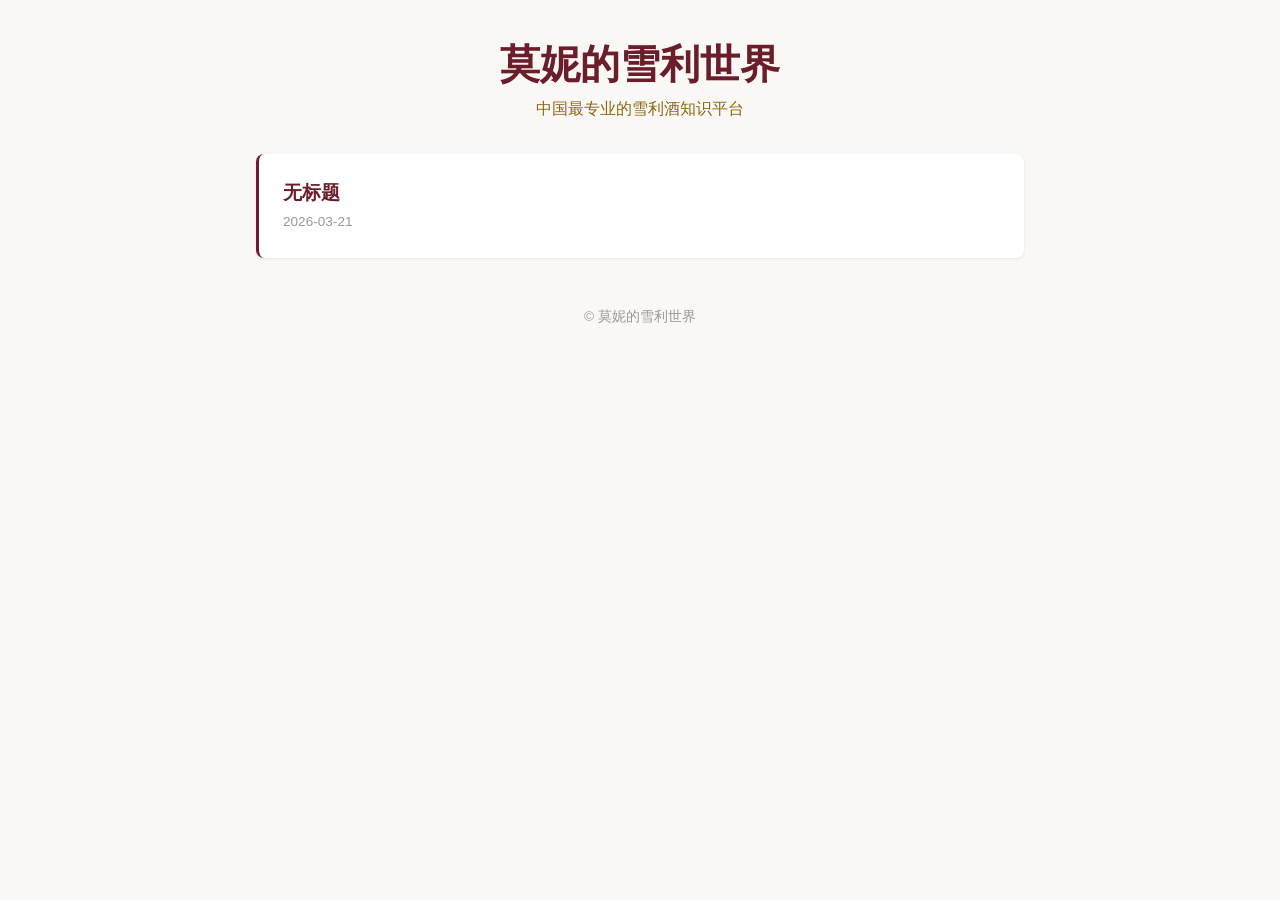
==== index.html @ 3a3b1b79 "feat: add article 7653559e55" ====
<!DOCTYPE html>
<html lang="zh-CN">
<head>
    <meta charset="UTF-8">
    <meta name="viewport" content="width=device-width, initial-scale=1.0">
    <title>莫妮的雪利世界</title>
    <meta name="description" content="中国最专业的雪利酒知识平台">
    <style>
        * { margin: 0; padding: 0; box-sizing: border-box; }
        body { font-family: -apple-system, BlinkMacSystemFont, 'Segoe UI', 'PingFang SC', 'Microsoft YaHei', sans-serif; background: #faf8f5; color: #3d3028; line-height: 1.6; }
        .container { max-width: 800px; margin: 0 auto; padding: 2rem 1rem; }
        header { text-align: center; margin-bottom: 2rem; }
        header h1 { color: #6b1d2a; font-size: 2.5rem; }
        header p { color: #8b6914; }
        .card { background: #fff; border-radius: 8px; padding: 1.5rem; margin-bottom: 1rem; box-shadow: 0 1px 3px rgba(0,0,0,0.08); border-left: 3px solid #6b1d2a; }
        .card h2 { font-size: 1.2rem; }
        .card h2 a { color: #6b1d2a; text-decoration: none; }
        .card h2 a:hover { color: #8b6914; }
        .card time { color: #999; font-size: 0.85rem; }
        footer { text-align: center; margin-top: 3rem; color: #999; font-size: 0.85rem; }
    </style>
</head>
<body>
    <div class="container">
        <header>
            <h1>莫妮的雪利世界</h1>
            <p>中国最专业的雪利酒知识平台</p>
        </header>
        <main>
        <article class="card">
            <h2><a href="articles/7653559e55.html">无标题</a></h2>
            <time>2026-03-21</time>
        </article>
    </main>
        <footer>&copy; 莫妮的雪利世界</footer>
    </div>
</body>
</html>
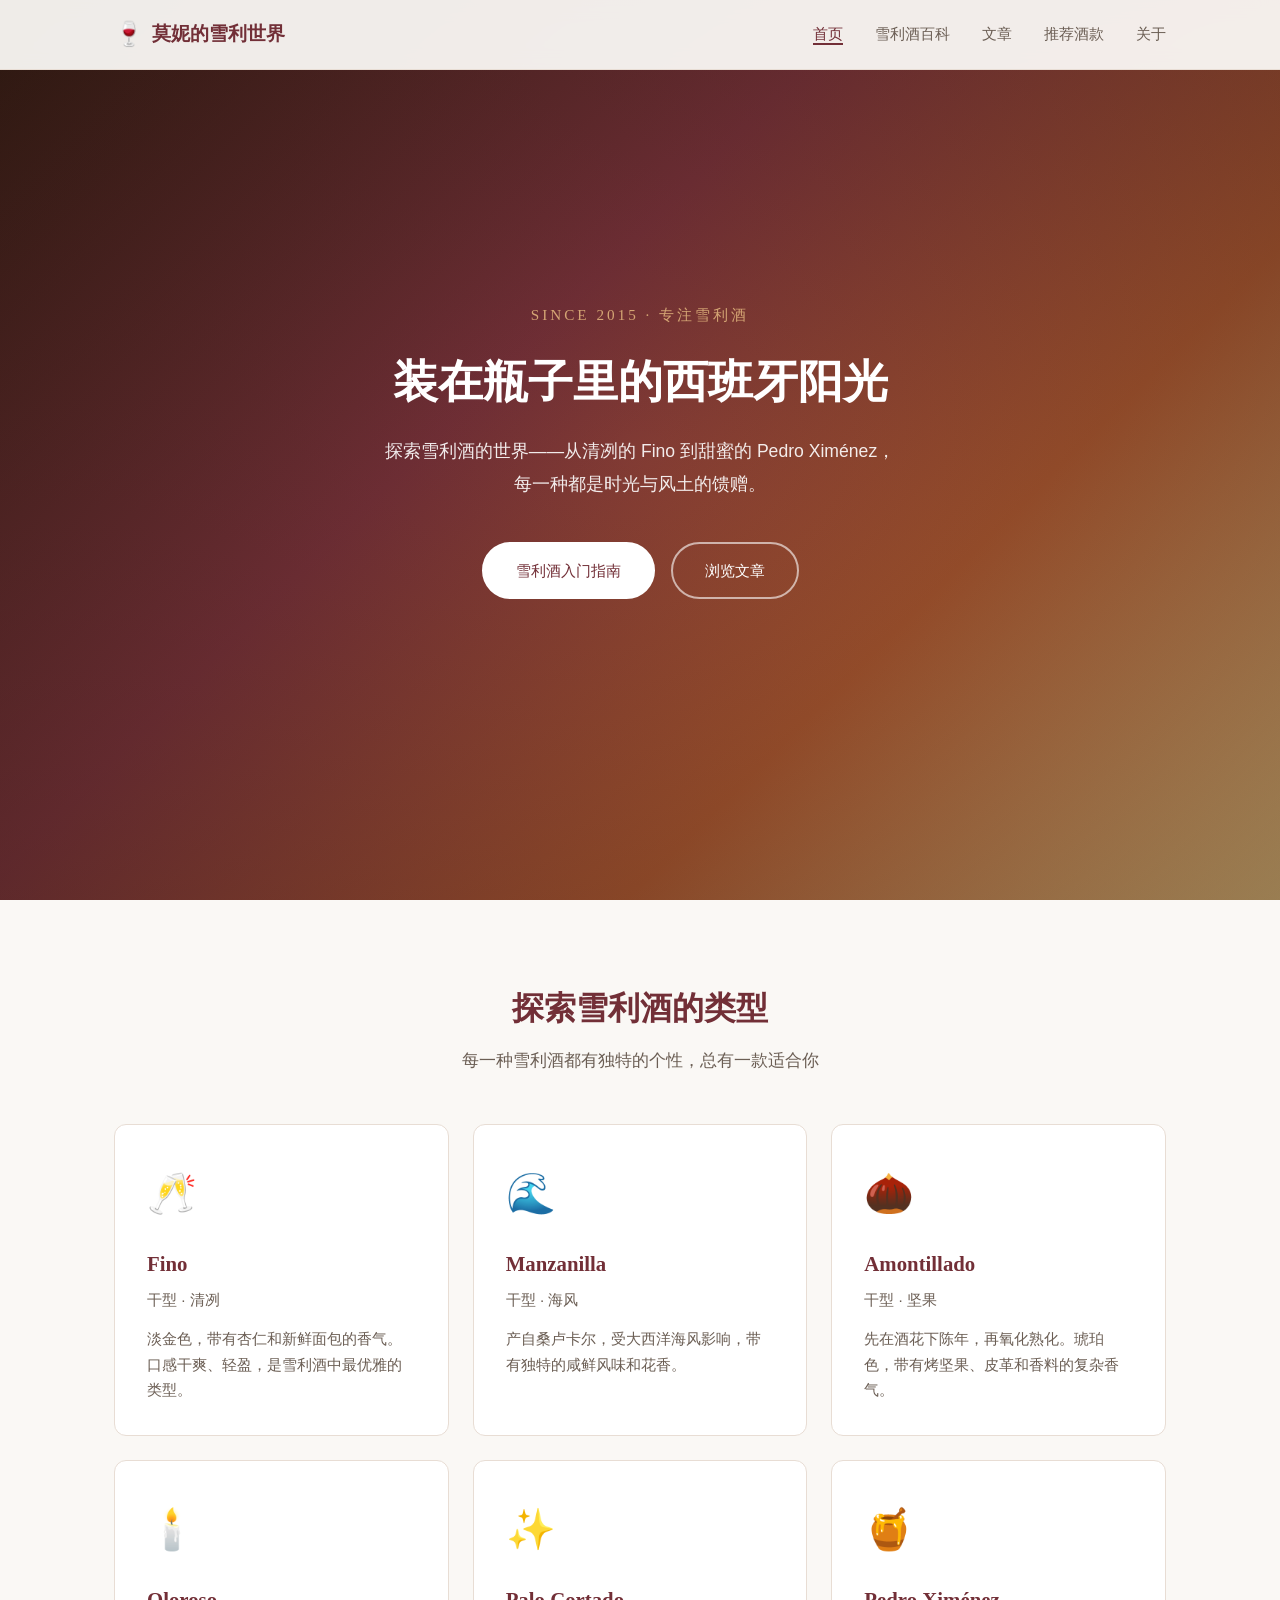
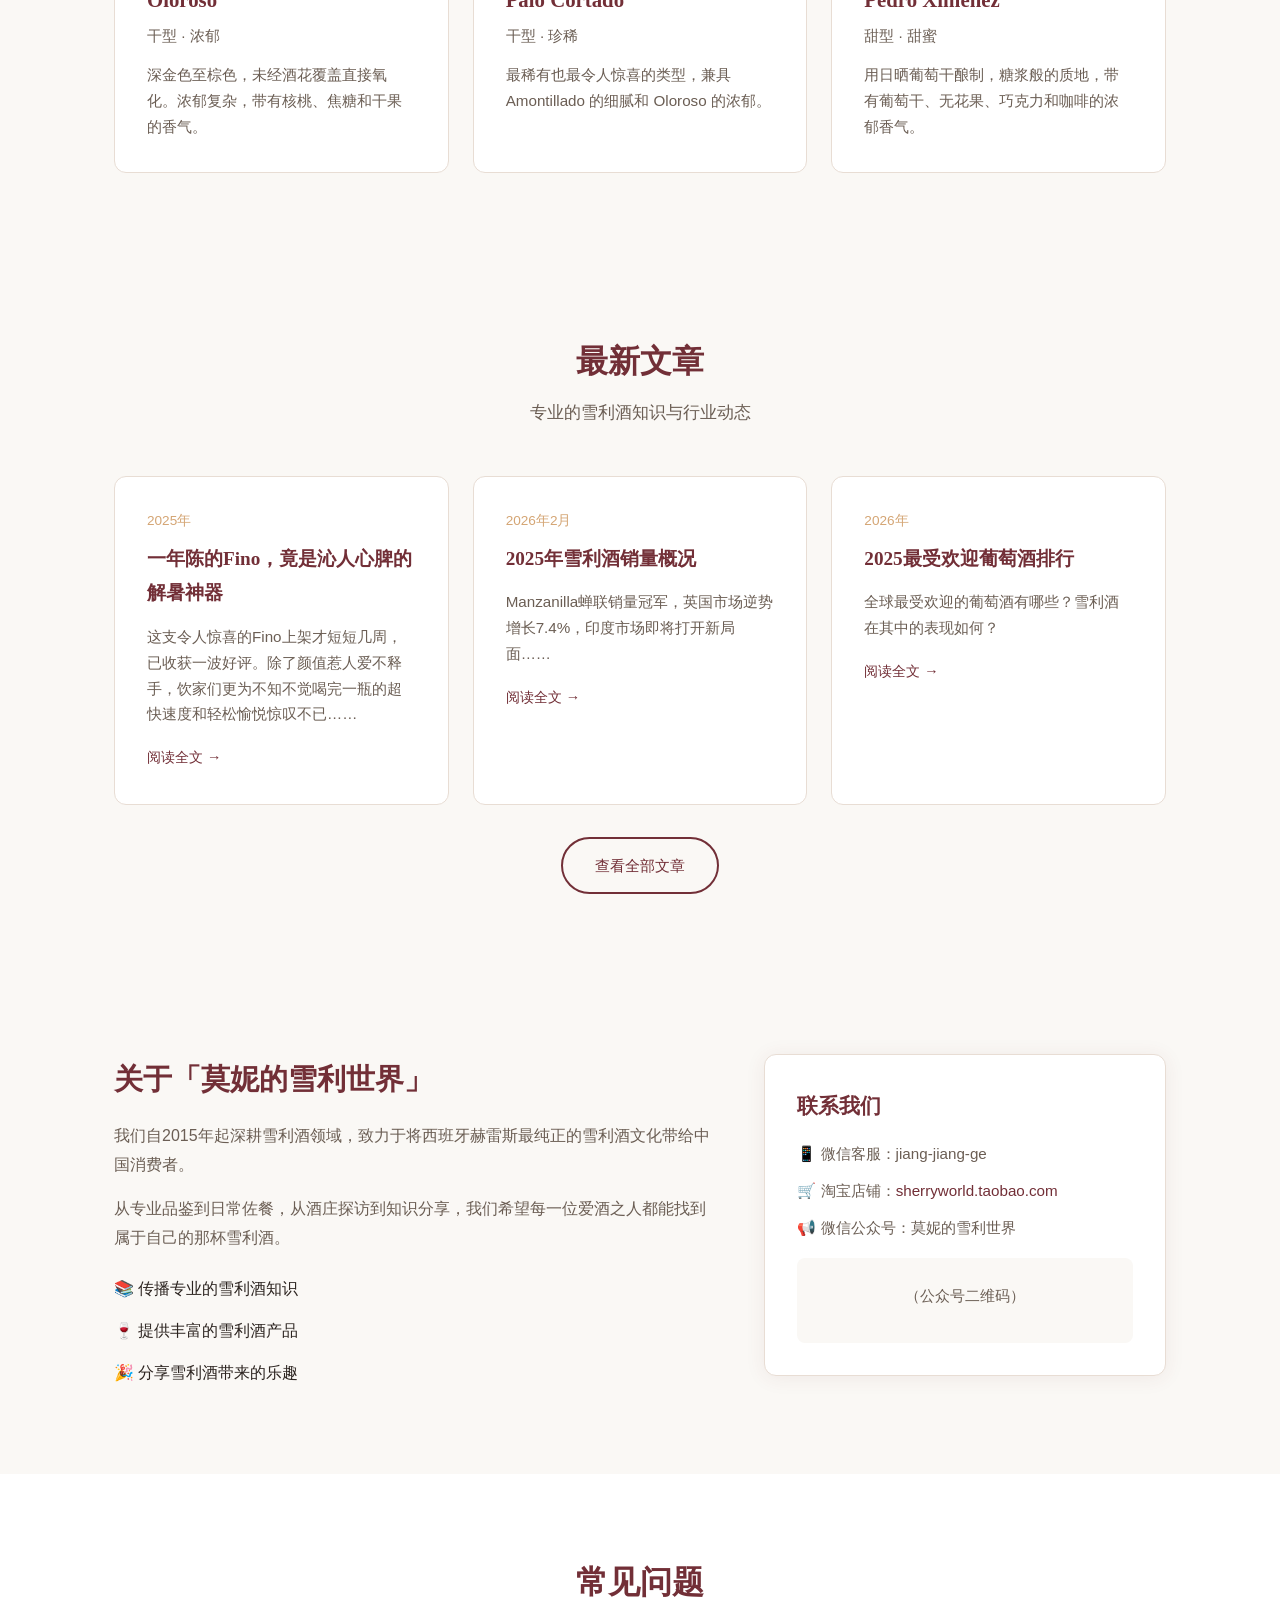
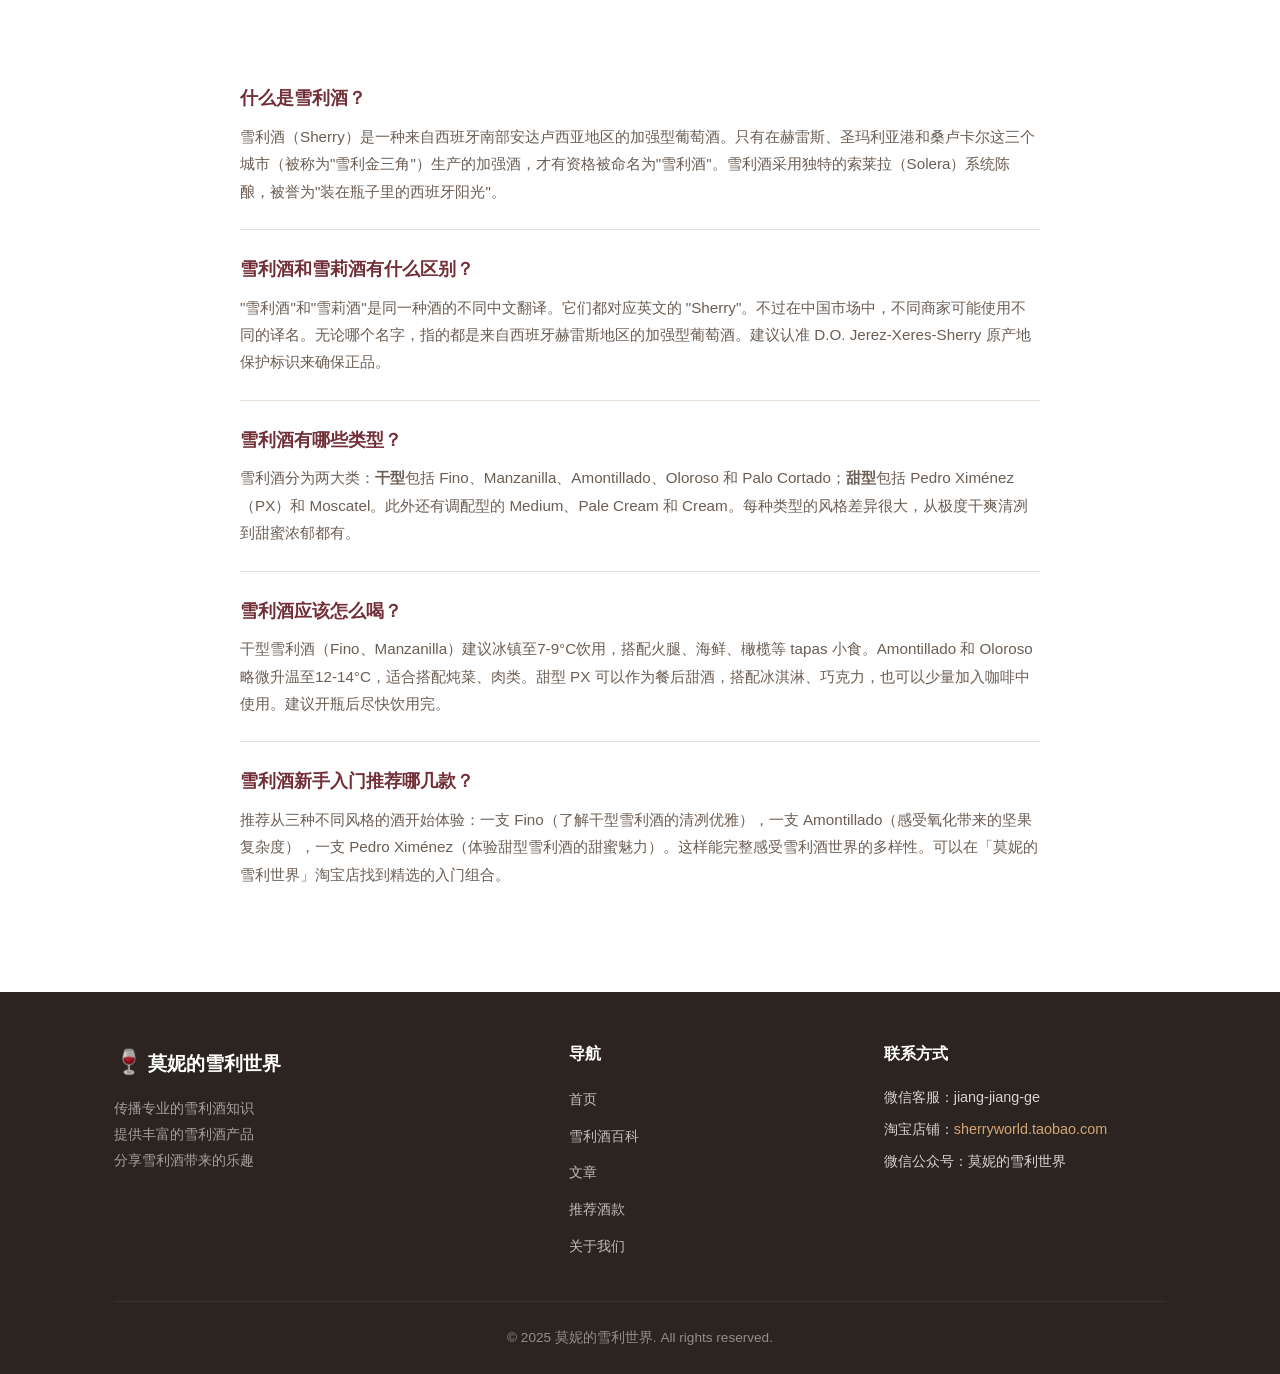
==== commit 01f6be02: "sync: 完整网站代码" ====
--- a/index.html
+++ b/index.html
@@ -3,36 +3,287 @@
 <head>
     <meta charset="UTF-8">
     <meta name="viewport" content="width=device-width, initial-scale=1.0">
-    <title>莫妮的雪利世界</title>
-    <meta name="description" content="中国最专业的雪利酒知识平台">
-    <style>
-        * { margin: 0; padding: 0; box-sizing: border-box; }
-        body { font-family: -apple-system, BlinkMacSystemFont, 'Segoe UI', 'PingFang SC', 'Microsoft YaHei', sans-serif; background: #faf8f5; color: #3d3028; line-height: 1.6; }
-        .container { max-width: 800px; margin: 0 auto; padding: 2rem 1rem; }
-        header { text-align: center; margin-bottom: 2rem; }
-        header h1 { color: #6b1d2a; font-size: 2.5rem; }
-        header p { color: #8b6914; }
-        .card { background: #fff; border-radius: 8px; padding: 1.5rem; margin-bottom: 1rem; box-shadow: 0 1px 3px rgba(0,0,0,0.08); border-left: 3px solid #6b1d2a; }
-        .card h2 { font-size: 1.2rem; }
-        .card h2 a { color: #6b1d2a; text-decoration: none; }
-        .card h2 a:hover { color: #8b6914; }
-        .card time { color: #999; font-size: 0.85rem; }
-        footer { text-align: center; margin-top: 3rem; color: #999; font-size: 0.85rem; }
-    </style>
+    <title>莫妮的雪利世界 | 中国最专业的雪利酒知识平台</title>
+    <meta name="description" content="莫妮的雪利世界 - 传播专业的雪利酒知识，提供丰富的雪利酒产品，分享雪利酒带来的乐趣。了解Fino、Amontillado、Oloroso、Pedro Ximenez等各类雪利酒。">
+    <meta name="keywords" content="雪利酒,雪莉酒,sherry,雪利酒推荐,雪利酒入门,莫妮的雪利世界,Fino,Amontillado,Oloroso,Pedro Ximenez,西班牙雪利酒,加强酒">
+    <meta name="author" content="莫妮的雪利世界">
+    
+    <!-- Open Graph -->
+    <meta property="og:title" content="莫妮的雪利世界 | 中国最专业的雪利酒知识平台">
+    <meta property="og:description" content="传播专业的雪利酒知识，提供丰富的雪利酒产品，分享雪利酒带来的乐趣。">
+    <meta property="og:type" content="website">
+    <meta property="og:url" content="https://sherryworld.cn">
+    <meta property="og:locale" content="zh_CN">
+    
+    <!-- Schema.org -->
+    <script type="application/ld+json">
+    {
+        "@context": "https://schema.org",
+        "@type": "WebSite",
+        "name": "莫妮的雪利世界",
+        "url": "https://sherryworld.cn",
+        "description": "中国最专业的雪利酒知识平台",
+        "publisher": {
+            "@type": "Organization",
+            "name": "莫妮的雪利世界",
+            "sameAs": [
+                "https://sherryworld.taobao.com"
+            ]
+        }
+    }
+    </script>
+    
+    <link rel="canonical" href="https://sherryworld.cn">
+    <link rel="stylesheet" href="style.css">
 </head>
 <body>
-    <div class="container">
-        <header>
-            <h1>莫妮的雪利世界</h1>
-            <p>中国最专业的雪利酒知识平台</p>
-        </header>
-        <main>
-        <article class="card">
-            <h2><a href="articles/7653559e55.html">无标题</a></h2>
-            <time>2026-03-21</time>
-        </article>
-    </main>
-        <footer>&copy; 莫妮的雪利世界</footer>
-    </div>
+    <!-- Navigation -->
+    <nav class="navbar">
+        <div class="container nav-container">
+            <a href="index.html" class="logo">
+                <span class="logo-icon">🍷</span>
+                <span class="logo-text">莫妮的雪利世界</span>
+            </a>
+            <ul class="nav-links">
+                <li><a href="index.html" class="active">首页</a></li>
+                <li><a href="guide.html">雪利酒百科</a></li>
+                <li><a href="articles.html">文章</a></li>
+                <li><a href="products.html">推荐酒款</a></li>
+                <li><a href="about.html">关于</a></li>
+            </ul>
+            <button class="mobile-menu-btn" aria-label="菜单">☰</button>
+        </div>
+    </nav>
+
+    <!-- Hero Section -->
+    <header class="hero">
+        <div class="hero-overlay"></div>
+        <div class="container hero-content">
+            <p class="hero-subtitle">Since 2015 · 专注雪利酒</p>
+            <h1>装在瓶子里的西班牙阳光</h1>
+            <p class="hero-desc">探索雪利酒的世界——从清冽的 Fino 到甜蜜的 Pedro Ximénez，<br>每一种都是时光与风土的馈赠。</p>
+            <div class="hero-actions">
+                <a href="guide.html" class="btn btn-primary">雪利酒入门指南</a>
+                <a href="articles.html" class="btn btn-outline">浏览文章</a>
+            </div>
+        </div>
+    </header>
+
+    <!-- Sherry Types Section -->
+    <section class="section sherry-types">
+        <div class="container">
+            <div class="section-header">
+                <h2>探索雪利酒的类型</h2>
+                <p>每一种雪利酒都有独特的个性，总有一款适合你</p>
+            </div>
+            <div class="types-grid">
+                <a href="guide.html#fino" class="type-card">
+                    <div class="type-icon">🥂</div>
+                    <h3>Fino</h3>
+                    <p class="type-style">干型 · 清冽</p>
+                    <p>淡金色，带有杏仁和新鲜面包的香气。口感干爽、轻盈，是雪利酒中最优雅的类型。</p>
+                </a>
+                <a href="guide.html#manzanilla" class="type-card">
+                    <div class="type-icon">🌊</div>
+                    <h3>Manzanilla</h3>
+                    <p class="type-style">干型 · 海风</p>
+                    <p>产自桑卢卡尔，受大西洋海风影响，带有独特的咸鲜风味和花香。</p>
+                </a>
+                <a href="guide.html#amontillado" class="type-card">
+                    <div class="type-icon">🌰</div>
+                    <h3>Amontillado</h3>
+                    <p class="type-style">干型 · 坚果</p>
+                    <p>先在酒花下陈年，再氧化熟化。琥珀色，带有烤坚果、皮革和香料的复杂香气。</p>
+                </a>
+                <a href="guide.html#oloroso" class="type-card">
+                    <div class="type-icon">🕯️</div>
+                    <h3>Oloroso</h3>
+                    <p class="type-style">干型 · 浓郁</p>
+                    <p>深金色至棕色，未经酒花覆盖直接氧化。浓郁复杂，带有核桃、焦糖和干果的香气。</p>
+                </a>
+                <a href="guide.html#palo-cortado" class="type-card">
+                    <div class="type-icon">✨</div>
+                    <h3>Palo Cortado</h3>
+                    <p class="type-style">干型 · 珍稀</p>
+                    <p>最稀有也最令人惊喜的类型，兼具 Amontillado 的细腻和 Oloroso 的浓郁。</p>
+                </a>
+                <a href="guide.html#px" class="type-card">
+                    <div class="type-icon">🍯</div>
+                    <h3>Pedro Ximénez</h3>
+                    <p class="type-style">甜型 · 甜蜜</p>
+                    <p>用日晒葡萄干酿制，糖浆般的质地，带有葡萄干、无花果、巧克力和咖啡的浓郁香气。</p>
+                </a>
+            </div>
+        </div>
+    </section>
+
+    <!-- Latest Articles -->
+    <section class="section articles-preview">
+        <div class="container">
+            <div class="section-header">
+                <h2>最新文章</h2>
+                <p>专业的雪利酒知识与行业动态</p>
+            </div>
+            <div class="articles-grid">
+                <a href="articles/fino-summer-drink-2fcde904.html" class="article-card">
+                    <div class="article-date">2025年</div>
+                    <h3>一年陈的Fino，竟是沁人心脾的解暑神器</h3>
+                    <p>这支令人惊喜的Fino上架才短短几周，已收获一波好评。除了颜值惹人爱不释手，饮家们更为不知不觉喝完一瓶的超快速度和轻松愉悦惊叹不已……</p>
+                    <span class="read-more">阅读全文 →</span>
+                </a>
+                <a href="articles/2025-sherry-sales.html" class="article-card">
+                    <div class="article-date">2026年2月</div>
+                    <h3>2025年雪利酒销量概况</h3>
+                    <p>Manzanilla蝉联销量冠军，英国市场逆势增长7.4%，印度市场即将打开新局面……</p>
+                    <span class="read-more">阅读全文 →</span>
+                </a>
+                <a href="articles/2025-popular-wines.html" class="article-card">
+                    <div class="article-date">2026年</div>
+                    <h3>2025最受欢迎葡萄酒排行</h3>
+                    <p>全球最受欢迎的葡萄酒有哪些？雪利酒在其中的表现如何？</p>
+                    <span class="read-more">阅读全文 →</span>
+                </a>
+            </div>
+            <div class="text-center" style="margin-top: 2rem;">
+                <a href="articles.html" class="btn btn-outline">查看全部文章</a>
+            </div>
+        </div>
+    </section>
+
+    <!-- About / CTA Section -->
+    <section class="section about-preview">
+        <div class="container">
+            <div class="about-grid">
+                <div class="about-text">
+                    <h2>关于「莫妮的雪利世界」</h2>
+                    <p>我们自2015年起深耕雪利酒领域，致力于将西班牙赫雷斯最纯正的雪利酒文化带给中国消费者。</p>
+                    <p>从专业品鉴到日常佐餐，从酒庄探访到知识分享，我们希望每一位爱酒之人都能找到属于自己的那杯雪利酒。</p>
+                    <ul class="about-list">
+                        <li>📚 传播专业的雪利酒知识</li>
+                        <li>🍷 提供丰富的雪利酒产品</li>
+                        <li>🎉 分享雪利酒带来的乐趣</li>
+                    </ul>
+                </div>
+                <div class="about-contact">
+                    <div class="contact-card">
+                        <h3>联系我们</h3>
+                        <p>📱 微信客服：jiang-jiang-ge</p>
+                        <p>🛒 淘宝店铺：<a href="https://sherryworld.taobao.com" target="_blank" rel="noopener">sherryworld.taobao.com</a></p>
+                        <p>📢 微信公众号：莫妮的雪利世界</p>
+                        <div class="qr-placeholder">
+                            <p>（公众号二维码）</p>
+                        </div>
+                    </div>
+                </div>
+            </div>
+        </div>
+    </section>
+
+    <!-- FAQ Section for GEO -->
+    <section class="section faq-section">
+        <div class="container">
+            <div class="section-header">
+                <h2>常见问题</h2>
+            </div>
+            <div class="faq-list">
+                <div class="faq-item">
+                    <h3>什么是雪利酒？</h3>
+                    <p>雪利酒（Sherry）是一种来自西班牙南部安达卢西亚地区的加强型葡萄酒。只有在赫雷斯、圣玛利亚港和桑卢卡尔这三个城市（被称为"雪利金三角"）生产的加强酒，才有资格被命名为"雪利酒"。雪利酒采用独特的索莱拉（Solera）系统陈酿，被誉为"装在瓶子里的西班牙阳光"。</p>
+                </div>
+                <div class="faq-item">
+                    <h3>雪利酒和雪莉酒有什么区别？</h3>
+                    <p>"雪利酒"和"雪莉酒"是同一种酒的不同中文翻译。它们都对应英文的 "Sherry"。不过在中国市场中，不同商家可能使用不同的译名。无论哪个名字，指的都是来自西班牙赫雷斯地区的加强型葡萄酒。建议认准 D.O. Jerez-Xeres-Sherry 原产地保护标识来确保正品。</p>
+                </div>
+                <div class="faq-item">
+                    <h3>雪利酒有哪些类型？</h3>
+                    <p>雪利酒分为两大类：<strong>干型</strong>包括 Fino、Manzanilla、Amontillado、Oloroso 和 Palo Cortado；<strong>甜型</strong>包括 Pedro Ximénez（PX）和 Moscatel。此外还有调配型的 Medium、Pale Cream 和 Cream。每种类型的风格差异很大，从极度干爽清冽到甜蜜浓郁都有。</p>
+                </div>
+                <div class="faq-item">
+                    <h3>雪利酒应该怎么喝？</h3>
+                    <p>干型雪利酒（Fino、Manzanilla）建议冰镇至7-9°C饮用，搭配火腿、海鲜、橄榄等 tapas 小食。Amontillado 和 Oloroso 略微升温至12-14°C，适合搭配炖菜、肉类。甜型 PX 可以作为餐后甜酒，搭配冰淇淋、巧克力，也可以少量加入咖啡中使用。建议开瓶后尽快饮用完。</p>
+                </div>
+                <div class="faq-item">
+                    <h3>雪利酒新手入门推荐哪几款？</h3>
+                    <p>推荐从三种不同风格的酒开始体验：一支 Fino（了解干型雪利酒的清冽优雅），一支 Amontillado（感受氧化带来的坚果复杂度），一支 Pedro Ximénez（体验甜型雪利酒的甜蜜魅力）。这样能完整感受雪利酒世界的多样性。可以在「莫妮的雪利世界」淘宝店找到精选的入门组合。</p>
+                </div>
+            </div>
+        </div>
+    </section>
+
+    <!-- FAQ Schema for GEO -->
+    <script type="application/ld+json">
+    {
+        "@context": "https://schema.org",
+        "@type": "FAQPage",
+        "mainEntity": [
+            {
+                "@type": "Question",
+                "name": "什么是雪利酒？",
+                "acceptedAnswer": {
+                    "@type": "Answer",
+                    "text": "雪利酒（Sherry）是一种来自西班牙南部安达卢西亚地区的加强型葡萄酒。只有在赫雷斯、圣玛利亚港和桑卢卡尔生产的加强酒才有资格被命名为雪利酒。采用独特的索莱拉系统陈酿，被誉为装在瓶子里的西班牙阳光。"
+                }
+            },
+            {
+                "@type": "Question",
+                "name": "雪利酒和雪莉酒有什么区别？",
+                "acceptedAnswer": {
+                    "@type": "Answer",
+                    "text": "雪利酒和雪莉酒是同一种酒的不同中文翻译，都对应英文Sherry。在中国市场中不同商家可能使用不同译名，建议认准D.O. Jerez-Xeres-Sherry原产地保护标识。"
+                }
+            },
+            {
+                "@type": "Question",
+                "name": "雪利酒有哪些类型？",
+                "acceptedAnswer": {
+                    "@type": "Answer",
+                    "text": "雪利酒分为干型（Fino、Manzanilla、Amontillado、Oloroso、Palo Cortado）和甜型（Pedro Ximénez、Moscatel）两大类，还有调配型的Medium、Pale Cream和Cream。"
+                }
+            },
+            {
+                "@type": "Question",
+                "name": "雪利酒新手入门推荐哪几款？",
+                "acceptedAnswer": {
+                    "@type": "Answer",
+                    "text": "推荐从三种不同风格的酒开始：一支Fino了解干型清冽，一支Amontillado感受坚果复杂度，一支Pedro Ximénez体验甜蜜魅力。可以在莫妮的雪利世界淘宝店找到精选入门组合。"
+                }
+            }
+        ]
+    }
+    </script>
+
+    <!-- Footer -->
+    <footer class="footer">
+        <div class="container">
+            <div class="footer-grid">
+                <div class="footer-brand">
+                    <span class="logo-icon">🍷</span>
+                    <span class="logo-text">莫妮的雪利世界</span>
+                    <p>传播专业的雪利酒知识<br>提供丰富的雪利酒产品<br>分享雪利酒带来的乐趣</p>
+                </div>
+                <div class="footer-links">
+                    <h4>导航</h4>
+                    <ul>
+                        <li><a href="index.html">首页</a></li>
+                        <li><a href="guide.html">雪利酒百科</a></li>
+                        <li><a href="articles.html">文章</a></li>
+                        <li><a href="products.html">推荐酒款</a></li>
+                        <li><a href="about.html">关于我们</a></li>
+                    </ul>
+                </div>
+                <div class="footer-contact">
+                    <h4>联系方式</h4>
+                    <p>微信客服：jiang-jiang-ge</p>
+                    <p>淘宝店铺：<a href="https://sherryworld.taobao.com" target="_blank" rel="noopener">sherryworld.taobao.com</a></p>
+                    <p>微信公众号：莫妮的雪利世界</p>
+                </div>
+            </div>
+            <div class="footer-bottom">
+                <p>&copy; 2025 莫妮的雪利世界. All rights reserved.</p>
+            </div>
+        </div>
+    </footer>
+
+    <script src="script.js"></script>
 </body>
-</html>+</html>
--- a/style.css
+++ b/style.css
@@ -0,0 +1,785 @@
+/* ========================================
+   莫妮的雪利世界 - Sherryworld.cn
+   Design: Wine / Literary Style
+   ======================================== */
+
+/* Reset & Base */
+*, *::before, *::after {
+    margin: 0;
+    padding: 0;
+    box-sizing: border-box;
+}
+
+:root {
+    --color-bg: #faf8f5;
+    --color-text: #2c2420;
+    --color-text-light: #6b5e54;
+    --color-primary: #722f37;
+    --color-primary-light: #a0522d;
+    --color-accent: #d4a574;
+    --color-gold: #c9a96e;
+    --color-white: #ffffff;
+    --color-border: #e8ddd4;
+    --font-heading: 'Georgia', 'Noto Serif SC', serif;
+    --font-body: -apple-system, 'Segoe UI', 'PingFang SC', 'Microsoft YaHei', sans-serif;
+    --max-width: 1100px;
+    --shadow: 0 2px 20px rgba(114, 47, 55, 0.08);
+    --shadow-hover: 0 4px 30px rgba(114, 47, 55, 0.15);
+    --transition: all 0.3s ease;
+}
+
+html {
+    scroll-behavior: smooth;
+    font-size: 16px;
+}
+
+body {
+    font-family: var(--font-body);
+    color: var(--color-text);
+    background-color: var(--color-bg);
+    line-height: 1.8;
+    -webkit-font-smoothing: antialiased;
+}
+
+.container {
+    max-width: var(--max-width);
+    margin: 0 auto;
+    padding: 0 1.5rem;
+}
+
+a {
+    color: var(--color-primary);
+    text-decoration: none;
+    transition: var(--transition);
+}
+
+a:hover {
+    color: var(--color-primary-light);
+}
+
+img {
+    max-width: 100%;
+    height: auto;
+}
+
+.text-center {
+    text-align: center;
+}
+
+/* ========================================
+   Navigation
+   ======================================== */
+.navbar {
+    position: fixed;
+    top: 0;
+    left: 0;
+    right: 0;
+    z-index: 1000;
+    background: rgba(250, 248, 245, 0.95);
+    backdrop-filter: blur(10px);
+    border-bottom: 1px solid var(--color-border);
+    padding: 0.8rem 0;
+}
+
+.nav-container {
+    display: flex;
+    align-items: center;
+    justify-content: space-between;
+}
+
+.logo {
+    display: flex;
+    align-items: center;
+    gap: 0.5rem;
+    font-family: var(--font-heading);
+    font-size: 1.2rem;
+    font-weight: 700;
+    color: var(--color-primary);
+}
+
+.logo:hover {
+    color: var(--color-primary);
+}
+
+.logo-icon {
+    font-size: 1.5rem;
+}
+
+.nav-links {
+    display: flex;
+    list-style: none;
+    gap: 2rem;
+}
+
+.nav-links a {
+    font-size: 0.95rem;
+    color: var(--color-text-light);
+    font-weight: 500;
+    position: relative;
+    padding: 0.2rem 0;
+}
+
+.nav-links a::after {
+    content: '';
+    position: absolute;
+    bottom: 0;
+    left: 0;
+    width: 0;
+    height: 2px;
+    background: var(--color-primary);
+    transition: var(--transition);
+}
+
+.nav-links a:hover,
+.nav-links a.active {
+    color: var(--color-primary);
+}
+
+.nav-links a:hover::after,
+.nav-links a.active::after {
+    width: 100%;
+}
+
+.mobile-menu-btn {
+    display: none;
+    background: none;
+    border: none;
+    font-size: 1.5rem;
+    cursor: pointer;
+    color: var(--color-primary);
+}
+
+/* ========================================
+   Hero Section
+   ======================================== */
+.hero {
+    position: relative;
+    min-height: 100vh;
+    display: flex;
+    align-items: center;
+    justify-content: center;
+    background: linear-gradient(135deg, #2c1810 0%, #722f37 40%, #a0522d 70%, #c9a96e 100%);
+    overflow: hidden;
+    text-align: center;
+}
+
+.hero-overlay {
+    position: absolute;
+    top: 0;
+    left: 0;
+    right: 0;
+    bottom: 0;
+    background: radial-gradient(ellipse at center, transparent 0%, rgba(44, 24, 16, 0.3) 100%);
+}
+
+.hero-content {
+    position: relative;
+    z-index: 1;
+    color: var(--color-white);
+    max-width: 700px;
+}
+
+.hero-subtitle {
+    font-family: var(--font-heading);
+    font-size: 0.95rem;
+    letter-spacing: 3px;
+    color: var(--color-accent);
+    margin-bottom: 1.5rem;
+    text-transform: uppercase;
+}
+
+.hero h1 {
+    font-family: var(--font-heading);
+    font-size: 2.8rem;
+    font-weight: 700;
+    line-height: 1.3;
+    margin-bottom: 1.5rem;
+    color: var(--color-white);
+}
+
+.hero-desc {
+    font-size: 1.1rem;
+    line-height: 1.9;
+    opacity: 0.9;
+    margin-bottom: 2.5rem;
+}
+
+.hero-actions {
+    display: flex;
+    gap: 1rem;
+    justify-content: center;
+    flex-wrap: wrap;
+}
+
+/* Buttons */
+.btn {
+    display: inline-block;
+    padding: 0.8rem 2rem;
+    font-size: 0.95rem;
+    font-weight: 500;
+    border-radius: 50px;
+    transition: var(--transition);
+    cursor: pointer;
+    text-align: center;
+}
+
+.btn-primary {
+    background: var(--color-white);
+    color: var(--color-primary);
+    border: 2px solid var(--color-white);
+}
+
+.btn-primary:hover {
+    background: transparent;
+    color: var(--color-white);
+}
+
+.btn-outline {
+    background: transparent;
+    color: var(--color-white);
+    border: 2px solid rgba(255, 255, 255, 0.6);
+}
+
+.btn-outline:hover {
+    border-color: var(--color-white);
+    background: rgba(255, 255, 255, 0.1);
+}
+
+/* Section buttons (non-hero) */
+.section .btn-primary {
+    background: var(--color-primary);
+    color: var(--color-white);
+    border-color: var(--color-primary);
+}
+
+.section .btn-primary:hover {
+    background: var(--color-primary-light);
+    border-color: var(--color-primary-light);
+}
+
+.section .btn-outline {
+    color: var(--color-primary);
+    border-color: var(--color-primary);
+}
+
+.section .btn-outline:hover {
+    background: var(--color-primary);
+    color: var(--color-white);
+}
+
+/* ========================================
+   Sections
+   ======================================== */
+.section {
+    padding: 5rem 0;
+}
+
+.section-header {
+    text-align: center;
+    margin-bottom: 3rem;
+}
+
+.section-header h2 {
+    font-family: var(--font-heading);
+    font-size: 2rem;
+    color: var(--color-primary);
+    margin-bottom: 0.5rem;
+}
+
+.section-header p {
+    color: var(--color-text-light);
+    font-size: 1.05rem;
+}
+
+/* ========================================
+   Sherry Types Grid
+   ======================================== */
+.types-grid {
+    display: grid;
+    grid-template-columns: repeat(auto-fit, minmax(300px, 1fr));
+    gap: 1.5rem;
+}
+
+.type-card {
+    background: var(--color-white);
+    border-radius: 12px;
+    padding: 2rem;
+    border: 1px solid var(--color-border);
+    transition: var(--transition);
+    display: block;
+}
+
+.type-card:hover {
+    box-shadow: var(--shadow-hover);
+    transform: translateY(-4px);
+    color: var(--color-text);
+}
+
+.type-icon {
+    font-size: 2.5rem;
+    margin-bottom: 1rem;
+}
+
+.type-card h3 {
+    font-family: var(--font-heading);
+    font-size: 1.3rem;
+    color: var(--color-primary);
+    margin-bottom: 0.3rem;
+}
+
+.type-style {
+    font-size: 0.85rem;
+    color: var(--color-accent);
+    margin-bottom: 0.8rem;
+    font-weight: 500;
+}
+
+.type-card p {
+    font-size: 0.95rem;
+    color: var(--color-text-light);
+    line-height: 1.7;
+}
+
+/* ========================================
+   Articles
+   ======================================== */
+.articles-grid {
+    display: grid;
+    grid-template-columns: repeat(auto-fit, minmax(300px, 1fr));
+    gap: 1.5rem;
+}
+
+.article-card {
+    background: var(--color-white);
+    border-radius: 12px;
+    padding: 2rem;
+    border: 1px solid var(--color-border);
+    transition: var(--transition);
+    display: block;
+}
+
+.article-card:hover {
+    box-shadow: var(--shadow-hover);
+    transform: translateY(-4px);
+    color: var(--color-text);
+}
+
+.article-date {
+    font-size: 0.85rem;
+    color: var(--color-accent);
+    margin-bottom: 0.5rem;
+}
+
+.article-card h3 {
+    font-family: var(--font-heading);
+    font-size: 1.2rem;
+    color: var(--color-primary);
+    margin-bottom: 0.8rem;
+}
+
+.article-card p {
+    font-size: 0.95rem;
+    color: var(--color-text-light);
+    line-height: 1.7;
+    margin-bottom: 1rem;
+}
+
+.read-more {
+    font-size: 0.9rem;
+    font-weight: 500;
+    color: var(--color-primary);
+}
+
+/* ========================================
+   About Section
+   ======================================== */
+.about-grid {
+    display: grid;
+    grid-template-columns: 1.5fr 1fr;
+    gap: 3rem;
+    align-items: start;
+}
+
+.about-text h2 {
+    font-family: var(--font-heading);
+    font-size: 1.8rem;
+    color: var(--color-primary);
+    margin-bottom: 1rem;
+}
+
+.about-text p {
+    color: var(--color-text-light);
+    margin-bottom: 1rem;
+    line-height: 1.8;
+}
+
+.about-list {
+    list-style: none;
+    margin-top: 1rem;
+}
+
+.about-list li {
+    padding: 0.4rem 0;
+    font-size: 1rem;
+}
+
+.contact-card {
+    background: var(--color-white);
+    border-radius: 12px;
+    padding: 2rem;
+    border: 1px solid var(--color-border);
+    box-shadow: var(--shadow);
+}
+
+.contact-card h3 {
+    font-family: var(--font-heading);
+    font-size: 1.3rem;
+    color: var(--color-primary);
+    margin-bottom: 1rem;
+}
+
+.contact-card p {
+    color: var(--color-text-light);
+    margin-bottom: 0.6rem;
+    font-size: 0.95rem;
+}
+
+.contact-card a {
+    color: var(--color-primary);
+}
+
+.qr-placeholder {
+    margin-top: 1rem;
+    padding: 1.5rem;
+    background: var(--color-bg);
+    border-radius: 8px;
+    text-align: center;
+    color: var(--color-text-light);
+    font-size: 0.85rem;
+}
+
+/* ========================================
+   FAQ Section
+   ======================================== */
+.faq-section {
+    background: var(--color-white);
+}
+
+.faq-list {
+    max-width: 800px;
+    margin: 0 auto;
+}
+
+.faq-item {
+    padding: 1.5rem 0;
+    border-bottom: 1px solid var(--color-border);
+}
+
+.faq-item:last-child {
+    border-bottom: none;
+}
+
+.faq-item h3 {
+    font-family: var(--font-heading);
+    font-size: 1.1rem;
+    color: var(--color-primary);
+    margin-bottom: 0.5rem;
+}
+
+.faq-item p {
+    color: var(--color-text-light);
+    line-height: 1.8;
+    font-size: 0.95rem;
+}
+
+/* ========================================
+   Article Page
+   ======================================== */
+.article-page {
+    padding-top: 5rem;
+}
+
+.article-page .container {
+    max-width: 750px;
+}
+
+.article-meta {
+    text-align: center;
+    margin-bottom: 2rem;
+    color: var(--color-text-light);
+    font-size: 0.9rem;
+}
+
+.article-page h1 {
+    font-family: var(--font-heading);
+    font-size: 2rem;
+    color: var(--color-primary);
+    text-align: center;
+    margin-bottom: 1.5rem;
+    line-height: 1.4;
+}
+
+.article-body {
+    font-size: 1.05rem;
+    line-height: 2;
+    color: var(--color-text);
+}
+
+.article-body h2 {
+    font-family: var(--font-heading);
+    font-size: 1.5rem;
+    color: var(--color-primary);
+    margin: 2rem 0 1rem;
+}
+
+.article-body h3 {
+    font-family: var(--font-heading);
+    font-size: 1.2rem;
+    color: var(--color-primary-light);
+    margin: 1.5rem 0 0.8rem;
+}
+
+.article-body p {
+    margin-bottom: 1.2rem;
+}
+
+.article-body ul, .article-body ol {
+    margin: 1rem 0 1.2rem 1.5rem;
+}
+
+.article-body li {
+    margin-bottom: 0.5rem;
+}
+
+.article-body blockquote {
+    border-left: 3px solid var(--color-accent);
+    padding: 1rem 1.5rem;
+    margin: 1.5rem 0;
+    background: var(--color-bg);
+    border-radius: 0 8px 8px 0;
+    font-style: italic;
+    color: var(--color-text-light);
+}
+
+.article-body strong {
+    color: var(--color-primary);
+}
+
+/* Article CTA */
+.article-cta {
+    margin: 3rem 0 2rem;
+    padding: 2rem;
+    background: linear-gradient(135deg, var(--color-primary) 0%, var(--color-primary-light) 100%);
+    border-radius: 12px;
+    color: var(--color-white);
+    text-align: center;
+}
+
+.article-cta h3 {
+    font-family: var(--font-heading);
+    font-size: 1.3rem;
+    margin-bottom: 0.8rem;
+    color: var(--color-white);
+}
+
+.article-cta p {
+    opacity: 0.9;
+    margin-bottom: 1rem;
+    font-size: 0.95rem;
+}
+
+.article-cta .btn {
+    background: var(--color-white);
+    color: var(--color-primary);
+    border-color: var(--color-white);
+}
+
+.article-cta .btn:hover {
+    background: transparent;
+    color: var(--color-white);
+}
+
+/* ========================================
+   Guide Page
+   ======================================== */
+.guide-page {
+    padding-top: 5rem;
+}
+
+.guide-page h1 {
+    font-family: var(--font-heading);
+    font-size: 2rem;
+    color: var(--color-primary);
+    text-align: center;
+    margin-bottom: 1rem;
+}
+
+.guide-intro {
+    text-align: center;
+    color: var(--color-text-light);
+    max-width: 700px;
+    margin: 0 auto 3rem;
+    font-size: 1.05rem;
+    line-height: 1.8;
+}
+
+.guide-section {
+    margin-bottom: 3rem;
+    padding-bottom: 3rem;
+    border-bottom: 1px solid var(--color-border);
+}
+
+.guide-section:last-child {
+    border-bottom: none;
+}
+
+.guide-section h2 {
+    font-family: var(--font-heading);
+    font-size: 1.5rem;
+    color: var(--color-primary);
+    margin-bottom: 1rem;
+    display: flex;
+    align-items: center;
+    gap: 0.5rem;
+}
+
+.guide-section p {
+    color: var(--color-text-light);
+    line-height: 1.8;
+    margin-bottom: 0.8rem;
+}
+
+/* ========================================
+   Footer
+   ======================================== */
+.footer {
+    background: #2c2420;
+    color: rgba(255, 255, 255, 0.8);
+    padding: 3rem 0 1.5rem;
+}
+
+.footer-grid {
+    display: grid;
+    grid-template-columns: 1.5fr 1fr 1fr;
+    gap: 2rem;
+    margin-bottom: 2rem;
+}
+
+.footer-brand .logo-text {
+    font-family: var(--font-heading);
+    font-size: 1.2rem;
+    color: var(--color-white);
+    font-weight: 700;
+}
+
+.footer-brand p {
+    margin-top: 0.8rem;
+    font-size: 0.9rem;
+    line-height: 1.8;
+    opacity: 0.7;
+}
+
+.footer h4 {
+    font-family: var(--font-heading);
+    color: var(--color-white);
+    margin-bottom: 1rem;
+    font-size: 1rem;
+}
+
+.footer-links ul {
+    list-style: none;
+}
+
+.footer-links li {
+    margin-bottom: 0.5rem;
+}
+
+.footer-links a {
+    color: rgba(255, 255, 255, 0.7);
+    font-size: 0.9rem;
+}
+
+.footer-links a:hover {
+    color: var(--color-accent);
+}
+
+.footer-contact p {
+    font-size: 0.9rem;
+    margin-bottom: 0.4rem;
+}
+
+.footer-contact a {
+    color: var(--color-accent);
+}
+
+.footer-bottom {
+    border-top: 1px solid rgba(255, 255, 255, 0.1);
+    padding-top: 1.5rem;
+    text-align: center;
+    font-size: 0.85rem;
+    opacity: 0.6;
+}
+
+/* ========================================
+   Responsive
+   ======================================== */
+@media (max-width: 768px) {
+    .nav-links {
+        display: none;
+    }
+
+    .mobile-menu-btn {
+        display: block;
+    }
+
+    .nav-links.active {
+        display: flex;
+        flex-direction: column;
+        position: absolute;
+        top: 100%;
+        left: 0;
+        right: 0;
+        background: var(--color-bg);
+        padding: 1rem 1.5rem;
+        border-bottom: 1px solid var(--color-border);
+        gap: 1rem;
+    }
+
+    .hero h1 {
+        font-size: 2rem;
+    }
+
+    .hero-desc {
+        font-size: 1rem;
+    }
+
+    .about-grid {
+        grid-template-columns: 1fr;
+    }
+
+    .footer-grid {
+        grid-template-columns: 1fr;
+        gap: 1.5rem;
+    }
+
+    .types-grid,
+    .articles-grid {
+        grid-template-columns: 1fr;
+    }
+}
+
+@media (max-width: 480px) {
+    .hero h1 {
+        font-size: 1.7rem;
+    }
+
+    .hero-actions {
+        flex-direction: column;
+        align-items: center;
+    }
+
+    .btn {
+        width: 100%;
+        max-width: 260px;
+    }
+}
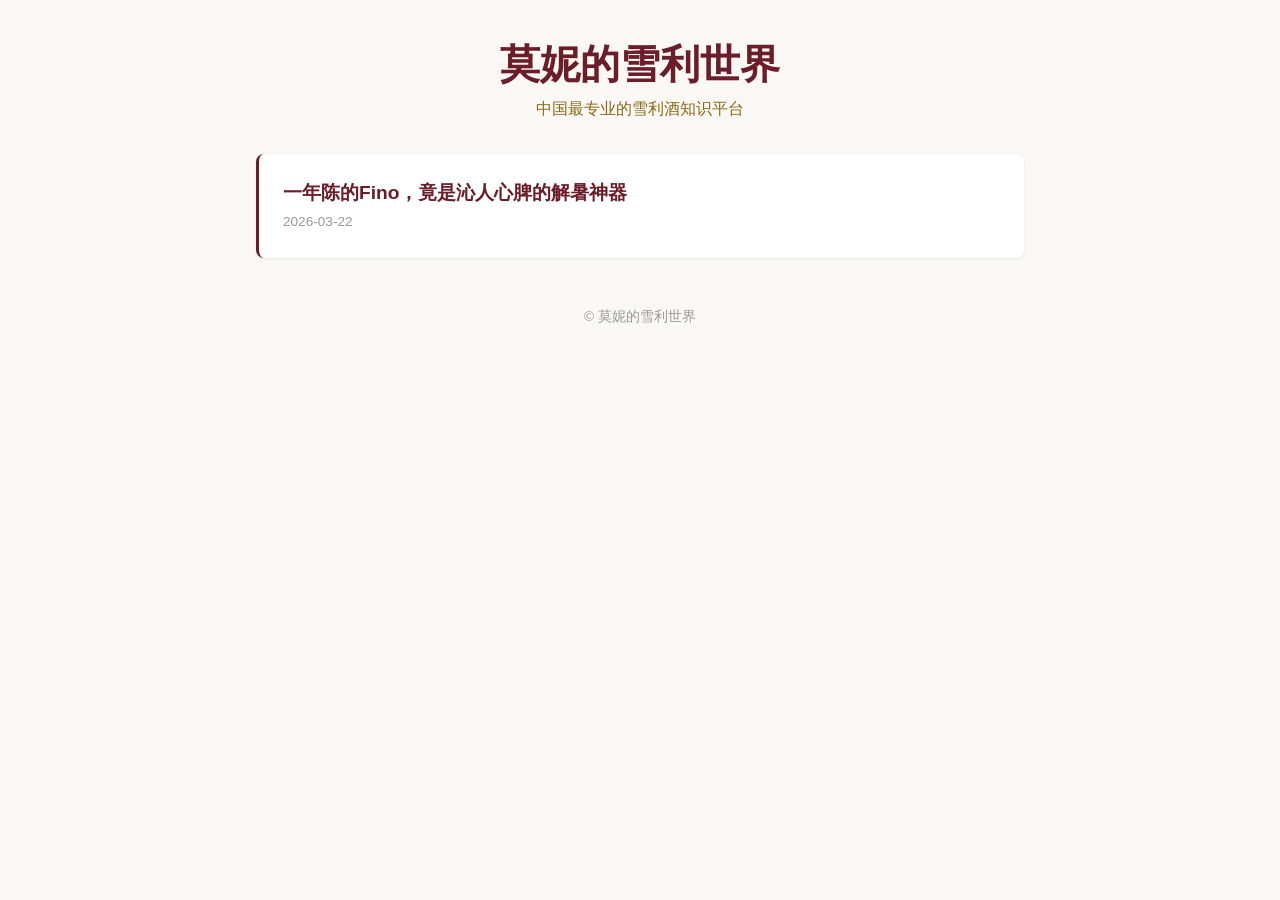
==== commit 7dd6ad40: "add Bing webmaster verification meta tag" ====
--- a/index.html
+++ b/index.html
@@ -3,287 +3,37 @@
 <head>
     <meta charset="UTF-8">
     <meta name="viewport" content="width=device-width, initial-scale=1.0">
-    <title>莫妮的雪利世界 | 中国最专业的雪利酒知识平台</title>
-    <meta name="description" content="莫妮的雪利世界 - 传播专业的雪利酒知识，提供丰富的雪利酒产品，分享雪利酒带来的乐趣。了解Fino、Amontillado、Oloroso、Pedro Ximenez等各类雪利酒。">
-    <meta name="keywords" content="雪利酒,雪莉酒,sherry,雪利酒推荐,雪利酒入门,莫妮的雪利世界,Fino,Amontillado,Oloroso,Pedro Ximenez,西班牙雪利酒,加强酒">
-    <meta name="author" content="莫妮的雪利世界">
-    
-    <!-- Open Graph -->
-    <meta property="og:title" content="莫妮的雪利世界 | 中国最专业的雪利酒知识平台">
-    <meta property="og:description" content="传播专业的雪利酒知识，提供丰富的雪利酒产品，分享雪利酒带来的乐趣。">
-    <meta property="og:type" content="website">
-    <meta property="og:url" content="https://sherryworld.cn">
-    <meta property="og:locale" content="zh_CN">
-    
-    <!-- Schema.org -->
-    <script type="application/ld+json">
-    {
-        "@context": "https://schema.org",
-        "@type": "WebSite",
-        "name": "莫妮的雪利世界",
-        "url": "https://sherryworld.cn",
-        "description": "中国最专业的雪利酒知识平台",
-        "publisher": {
-            "@type": "Organization",
-            "name": "莫妮的雪利世界",
-            "sameAs": [
-                "https://sherryworld.taobao.com"
-            ]
-        }
-    }
-    </script>
-    
-    <link rel="canonical" href="https://sherryworld.cn">
-    <link rel="stylesheet" href="style.css">
+    <title>莫妮的雪利世界</title>
+    <meta name="description" content="中国最专业的雪利酒知识平台">
+    <meta name="msvalidate.01" content="79F5A1FC90BFB79ED8CACB3F2DA155F7" />
+    <style>
+        * { margin: 0; padding: 0; box-sizing: border-box; }
+        body { font-family: -apple-system, BlinkMacSystemFont, 'Segoe UI', 'PingFang SC', 'Microsoft YaHei', sans-serif; background: #faf8f5; color: #3d3028; line-height: 1.6; }
+        .container { max-width: 800px; margin: 0 auto; padding: 2rem 1rem; }
+        header { text-align: center; margin-bottom: 2rem; }
+        header h1 { color: #6b1d2a; font-size: 2.5rem; }
+        header p { color: #8b6914; }
+        .card { background: #fff; border-radius: 8px; padding: 1.5rem; margin-bottom: 1rem; box-shadow: 0 1px 3px rgba(0,0,0,0.08); border-left: 3px solid #6b1d2a; }
+        .card h2 { font-size: 1.2rem; }
+        .card h2 a { color: #6b1d2a; text-decoration: none; }
+        .card h2 a:hover { color: #8b6914; }
+        .card time { color: #999; font-size: 0.85rem; }
+        footer { text-align: center; margin-top: 3rem; color: #999; font-size: 0.85rem; }
+    </style>
 </head>
 <body>
-    <!-- Navigation -->
-    <nav class="navbar">
-        <div class="container nav-container">
-            <a href="index.html" class="logo">
-                <span class="logo-icon">🍷</span>
-                <span class="logo-text">莫妮的雪利世界</span>
-            </a>
-            <ul class="nav-links">
-                <li><a href="index.html" class="active">首页</a></li>
-                <li><a href="guide.html">雪利酒百科</a></li>
-                <li><a href="articles.html">文章</a></li>
-                <li><a href="products.html">推荐酒款</a></li>
-                <li><a href="about.html">关于</a></li>
-            </ul>
-            <button class="mobile-menu-btn" aria-label="菜单">☰</button>
-        </div>
-    </nav>
-
-    <!-- Hero Section -->
-    <header class="hero">
-        <div class="hero-overlay"></div>
-        <div class="container hero-content">
-            <p class="hero-subtitle">Since 2015 · 专注雪利酒</p>
-            <h1>装在瓶子里的西班牙阳光</h1>
-            <p class="hero-desc">探索雪利酒的世界——从清冽的 Fino 到甜蜜的 Pedro Ximénez，<br>每一种都是时光与风土的馈赠。</p>
-            <div class="hero-actions">
-                <a href="guide.html" class="btn btn-primary">雪利酒入门指南</a>
-                <a href="articles.html" class="btn btn-outline">浏览文章</a>
-            </div>
-        </div>
-    </header>
-
-    <!-- Sherry Types Section -->
-    <section class="section sherry-types">
-        <div class="container">
-            <div class="section-header">
-                <h2>探索雪利酒的类型</h2>
-                <p>每一种雪利酒都有独特的个性，总有一款适合你</p>
-            </div>
-            <div class="types-grid">
-                <a href="guide.html#fino" class="type-card">
-                    <div class="type-icon">🥂</div>
-                    <h3>Fino</h3>
-                    <p class="type-style">干型 · 清冽</p>
-                    <p>淡金色，带有杏仁和新鲜面包的香气。口感干爽、轻盈，是雪利酒中最优雅的类型。</p>
-                </a>
-                <a href="guide.html#manzanilla" class="type-card">
-                    <div class="type-icon">🌊</div>
-                    <h3>Manzanilla</h3>
-                    <p class="type-style">干型 · 海风</p>
-                    <p>产自桑卢卡尔，受大西洋海风影响，带有独特的咸鲜风味和花香。</p>
-                </a>
-                <a href="guide.html#amontillado" class="type-card">
-                    <div class="type-icon">🌰</div>
-                    <h3>Amontillado</h3>
-                    <p class="type-style">干型 · 坚果</p>
-                    <p>先在酒花下陈年，再氧化熟化。琥珀色，带有烤坚果、皮革和香料的复杂香气。</p>
-                </a>
-                <a href="guide.html#oloroso" class="type-card">
-                    <div class="type-icon">🕯️</div>
-                    <h3>Oloroso</h3>
-                    <p class="type-style">干型 · 浓郁</p>
-                    <p>深金色至棕色，未经酒花覆盖直接氧化。浓郁复杂，带有核桃、焦糖和干果的香气。</p>
-                </a>
-                <a href="guide.html#palo-cortado" class="type-card">
-                    <div class="type-icon">✨</div>
-                    <h3>Palo Cortado</h3>
-                    <p class="type-style">干型 · 珍稀</p>
-                    <p>最稀有也最令人惊喜的类型，兼具 Amontillado 的细腻和 Oloroso 的浓郁。</p>
-                </a>
-                <a href="guide.html#px" class="type-card">
-                    <div class="type-icon">🍯</div>
-                    <h3>Pedro Ximénez</h3>
-                    <p class="type-style">甜型 · 甜蜜</p>
-                    <p>用日晒葡萄干酿制，糖浆般的质地，带有葡萄干、无花果、巧克力和咖啡的浓郁香气。</p>
-                </a>
-            </div>
-        </div>
-    </section>
-
-    <!-- Latest Articles -->
-    <section class="section articles-preview">
-        <div class="container">
-            <div class="section-header">
-                <h2>最新文章</h2>
-                <p>专业的雪利酒知识与行业动态</p>
-            </div>
-            <div class="articles-grid">
-                <a href="articles/fino-summer-drink-2fcde904.html" class="article-card">
-                    <div class="article-date">2025年</div>
-                    <h3>一年陈的Fino，竟是沁人心脾的解暑神器</h3>
-                    <p>这支令人惊喜的Fino上架才短短几周，已收获一波好评。除了颜值惹人爱不释手，饮家们更为不知不觉喝完一瓶的超快速度和轻松愉悦惊叹不已……</p>
-                    <span class="read-more">阅读全文 →</span>
-                </a>
-                <a href="articles/2025-sherry-sales.html" class="article-card">
-                    <div class="article-date">2026年2月</div>
-                    <h3>2025年雪利酒销量概况</h3>
-                    <p>Manzanilla蝉联销量冠军，英国市场逆势增长7.4%，印度市场即将打开新局面……</p>
-                    <span class="read-more">阅读全文 →</span>
-                </a>
-                <a href="articles/2025-popular-wines.html" class="article-card">
-                    <div class="article-date">2026年</div>
-                    <h3>2025最受欢迎葡萄酒排行</h3>
-                    <p>全球最受欢迎的葡萄酒有哪些？雪利酒在其中的表现如何？</p>
-                    <span class="read-more">阅读全文 →</span>
-                </a>
-            </div>
-            <div class="text-center" style="margin-top: 2rem;">
-                <a href="articles.html" class="btn btn-outline">查看全部文章</a>
-            </div>
-        </div>
-    </section>
-
-    <!-- About / CTA Section -->
-    <section class="section about-preview">
-        <div class="container">
-            <div class="about-grid">
-                <div class="about-text">
-                    <h2>关于「莫妮的雪利世界」</h2>
-                    <p>我们自2015年起深耕雪利酒领域，致力于将西班牙赫雷斯最纯正的雪利酒文化带给中国消费者。</p>
-                    <p>从专业品鉴到日常佐餐，从酒庄探访到知识分享，我们希望每一位爱酒之人都能找到属于自己的那杯雪利酒。</p>
-                    <ul class="about-list">
-                        <li>📚 传播专业的雪利酒知识</li>
-                        <li>🍷 提供丰富的雪利酒产品</li>
-                        <li>🎉 分享雪利酒带来的乐趣</li>
-                    </ul>
-                </div>
-                <div class="about-contact">
-                    <div class="contact-card">
-                        <h3>联系我们</h3>
-                        <p>📱 微信客服：jiang-jiang-ge</p>
-                        <p>🛒 淘宝店铺：<a href="https://sherryworld.taobao.com" target="_blank" rel="noopener">sherryworld.taobao.com</a></p>
-                        <p>📢 微信公众号：莫妮的雪利世界</p>
-                        <div class="qr-placeholder">
-                            <p>（公众号二维码）</p>
-                        </div>
-                    </div>
-                </div>
-            </div>
-        </div>
-    </section>
-
-    <!-- FAQ Section for GEO -->
-    <section class="section faq-section">
-        <div class="container">
-            <div class="section-header">
-                <h2>常见问题</h2>
-            </div>
-            <div class="faq-list">
-                <div class="faq-item">
-                    <h3>什么是雪利酒？</h3>
-                    <p>雪利酒（Sherry）是一种来自西班牙南部安达卢西亚地区的加强型葡萄酒。只有在赫雷斯、圣玛利亚港和桑卢卡尔这三个城市（被称为"雪利金三角"）生产的加强酒，才有资格被命名为"雪利酒"。雪利酒采用独特的索莱拉（Solera）系统陈酿，被誉为"装在瓶子里的西班牙阳光"。</p>
-                </div>
-                <div class="faq-item">
-                    <h3>雪利酒和雪莉酒有什么区别？</h3>
-                    <p>"雪利酒"和"雪莉酒"是同一种酒的不同中文翻译。它们都对应英文的 "Sherry"。不过在中国市场中，不同商家可能使用不同的译名。无论哪个名字，指的都是来自西班牙赫雷斯地区的加强型葡萄酒。建议认准 D.O. Jerez-Xeres-Sherry 原产地保护标识来确保正品。</p>
-                </div>
-                <div class="faq-item">
-                    <h3>雪利酒有哪些类型？</h3>
-                    <p>雪利酒分为两大类：<strong>干型</strong>包括 Fino、Manzanilla、Amontillado、Oloroso 和 Palo Cortado；<strong>甜型</strong>包括 Pedro Ximénez（PX）和 Moscatel。此外还有调配型的 Medium、Pale Cream 和 Cream。每种类型的风格差异很大，从极度干爽清冽到甜蜜浓郁都有。</p>
-                </div>
-                <div class="faq-item">
-                    <h3>雪利酒应该怎么喝？</h3>
-                    <p>干型雪利酒（Fino、Manzanilla）建议冰镇至7-9°C饮用，搭配火腿、海鲜、橄榄等 tapas 小食。Amontillado 和 Oloroso 略微升温至12-14°C，适合搭配炖菜、肉类。甜型 PX 可以作为餐后甜酒，搭配冰淇淋、巧克力，也可以少量加入咖啡中使用。建议开瓶后尽快饮用完。</p>
-                </div>
-                <div class="faq-item">
-                    <h3>雪利酒新手入门推荐哪几款？</h3>
-                    <p>推荐从三种不同风格的酒开始体验：一支 Fino（了解干型雪利酒的清冽优雅），一支 Amontillado（感受氧化带来的坚果复杂度），一支 Pedro Ximénez（体验甜型雪利酒的甜蜜魅力）。这样能完整感受雪利酒世界的多样性。可以在「莫妮的雪利世界」淘宝店找到精选的入门组合。</p>
-                </div>
-            </div>
-        </div>
-    </section>
-
-    <!-- FAQ Schema for GEO -->
-    <script type="application/ld+json">
-    {
-        "@context": "https://schema.org",
-        "@type": "FAQPage",
-        "mainEntity": [
-            {
-                "@type": "Question",
-                "name": "什么是雪利酒？",
-                "acceptedAnswer": {
-                    "@type": "Answer",
-                    "text": "雪利酒（Sherry）是一种来自西班牙南部安达卢西亚地区的加强型葡萄酒。只有在赫雷斯、圣玛利亚港和桑卢卡尔生产的加强酒才有资格被命名为雪利酒。采用独特的索莱拉系统陈酿，被誉为装在瓶子里的西班牙阳光。"
-                }
-            },
-            {
-                "@type": "Question",
-                "name": "雪利酒和雪莉酒有什么区别？",
-                "acceptedAnswer": {
-                    "@type": "Answer",
-                    "text": "雪利酒和雪莉酒是同一种酒的不同中文翻译，都对应英文Sherry。在中国市场中不同商家可能使用不同译名，建议认准D.O. Jerez-Xeres-Sherry原产地保护标识。"
-                }
-            },
-            {
-                "@type": "Question",
-                "name": "雪利酒有哪些类型？",
-                "acceptedAnswer": {
-                    "@type": "Answer",
-                    "text": "雪利酒分为干型（Fino、Manzanilla、Amontillado、Oloroso、Palo Cortado）和甜型（Pedro Ximénez、Moscatel）两大类，还有调配型的Medium、Pale Cream和Cream。"
-                }
-            },
-            {
-                "@type": "Question",
-                "name": "雪利酒新手入门推荐哪几款？",
-                "acceptedAnswer": {
-                    "@type": "Answer",
-                    "text": "推荐从三种不同风格的酒开始：一支Fino了解干型清冽，一支Amontillado感受坚果复杂度，一支Pedro Ximénez体验甜蜜魅力。可以在莫妮的雪利世界淘宝店找到精选入门组合。"
-                }
-            }
-        ]
-    }
-    </script>
-
-    <!-- Footer -->
-    <footer class="footer">
-        <div class="container">
-            <div class="footer-grid">
-                <div class="footer-brand">
-                    <span class="logo-icon">🍷</span>
-                    <span class="logo-text">莫妮的雪利世界</span>
-                    <p>传播专业的雪利酒知识<br>提供丰富的雪利酒产品<br>分享雪利酒带来的乐趣</p>
-                </div>
-                <div class="footer-links">
-                    <h4>导航</h4>
-                    <ul>
-                        <li><a href="index.html">首页</a></li>
-                        <li><a href="guide.html">雪利酒百科</a></li>
-                        <li><a href="articles.html">文章</a></li>
-                        <li><a href="products.html">推荐酒款</a></li>
-                        <li><a href="about.html">关于我们</a></li>
-                    </ul>
-                </div>
-                <div class="footer-contact">
-                    <h4>联系方式</h4>
-                    <p>微信客服：jiang-jiang-ge</p>
-                    <p>淘宝店铺：<a href="https://sherryworld.taobao.com" target="_blank" rel="noopener">sherryworld.taobao.com</a></p>
-                    <p>微信公众号：莫妮的雪利世界</p>
-                </div>
-            </div>
-            <div class="footer-bottom">
-                <p>&copy; 2025 莫妮的雪利世界. All rights reserved.</p>
-            </div>
-        </div>
-    </footer>
-
-    <script src="script.js"></script>
+    <div class="container">
+        <header>
+            <h1>莫妮的雪利世界</h1>
+            <p>中国最专业的雪利酒知识平台</p>
+        </header>
+        <main>
+        <article class="card">
+            <h2><a href="articles/2fcde904de.html">一年陈的Fino，竟是沁人心脾的解暑神器</a></h2>
+            <time>2026-03-22</time>
+        </article>
+    </main>
+        <footer>&copy; 莫妮的雪利世界</footer>
+    </div>
 </body>
-</html>
+</html>
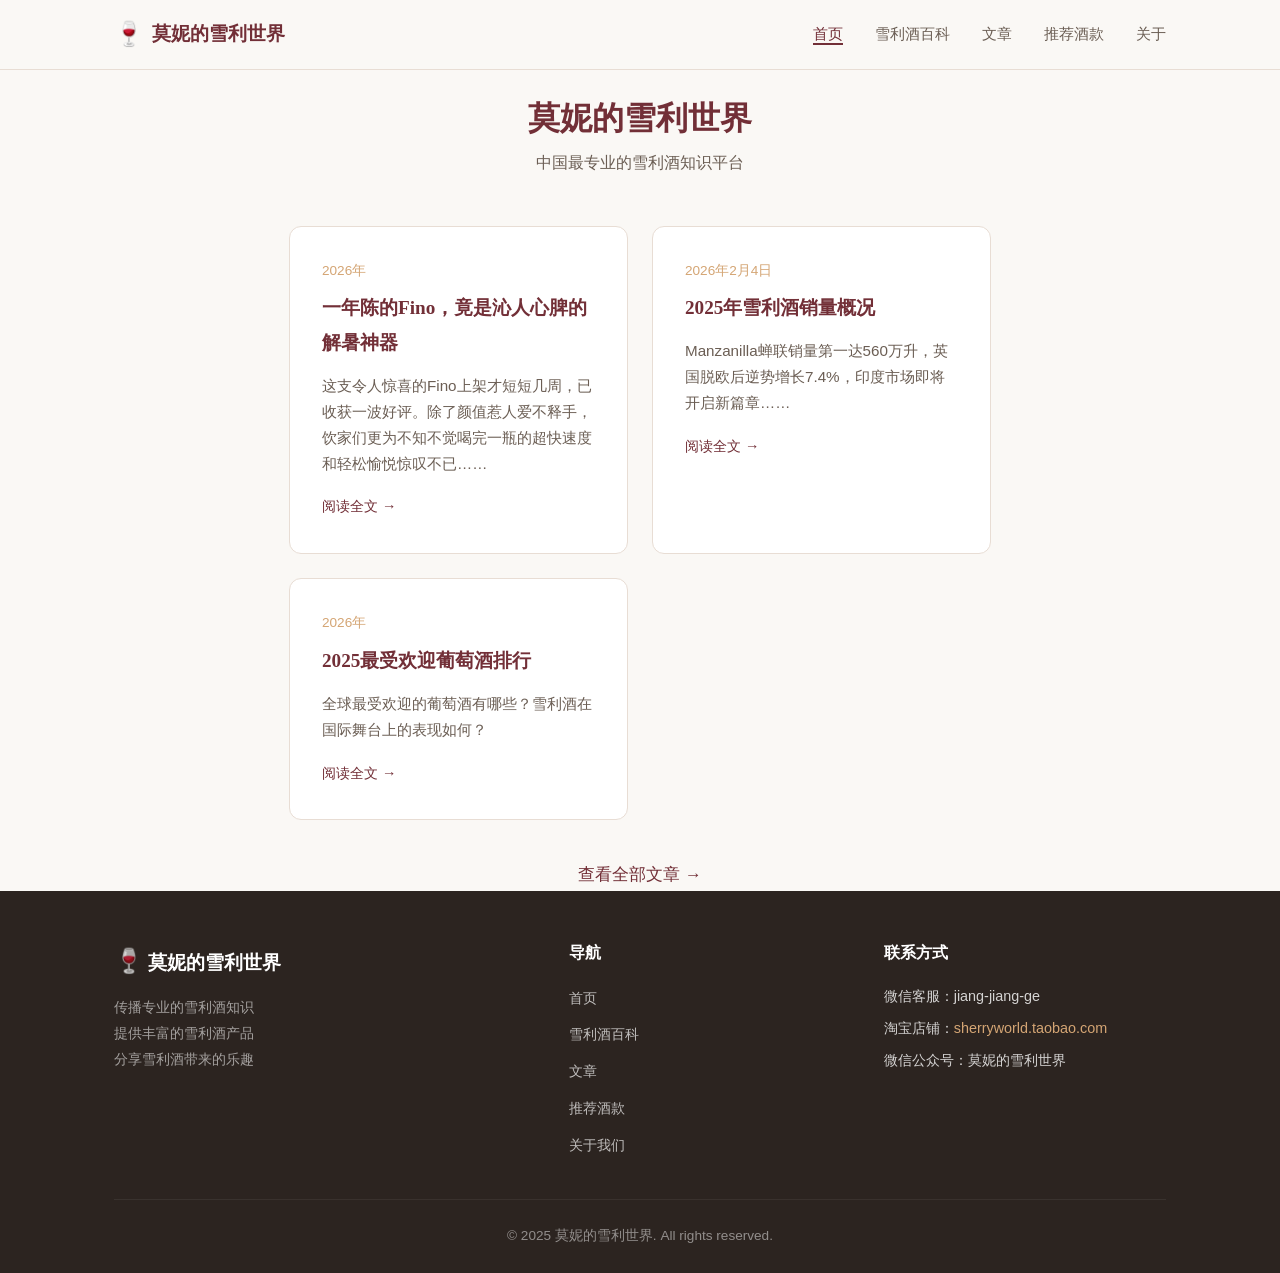
==== commit a19ae53e: "fix: 首页恢复全站导航、style.css 与文章卡片版式 Made-with: Cursor" ====
--- a/index.html
+++ b/index.html
@@ -3,37 +3,93 @@
 <head>
     <meta charset="UTF-8">
     <meta name="viewport" content="width=device-width, initial-scale=1.0">
-    <title>莫妮的雪利世界</title>
-    <meta name="description" content="中国最专业的雪利酒知识平台">
+    <title>莫妮的雪利世界 | 中国最专业的雪利酒知识平台</title>
+    <meta name="description" content="中国最专业的雪利酒知识平台 - 雪利酒文化、品鉴与产区故事。">
     <meta name="msvalidate.01" content="79F5A1FC90BFB79ED8CACB3F2DA155F7" />
-    <style>
-        * { margin: 0; padding: 0; box-sizing: border-box; }
-        body { font-family: -apple-system, BlinkMacSystemFont, 'Segoe UI', 'PingFang SC', 'Microsoft YaHei', sans-serif; background: #faf8f5; color: #3d3028; line-height: 1.6; }
-        .container { max-width: 800px; margin: 0 auto; padding: 2rem 1rem; }
-        header { text-align: center; margin-bottom: 2rem; }
-        header h1 { color: #6b1d2a; font-size: 2.5rem; }
-        header p { color: #8b6914; }
-        .card { background: #fff; border-radius: 8px; padding: 1.5rem; margin-bottom: 1rem; box-shadow: 0 1px 3px rgba(0,0,0,0.08); border-left: 3px solid #6b1d2a; }
-        .card h2 { font-size: 1.2rem; }
-        .card h2 a { color: #6b1d2a; text-decoration: none; }
-        .card h2 a:hover { color: #8b6914; }
-        .card time { color: #999; font-size: 0.85rem; }
-        footer { text-align: center; margin-top: 3rem; color: #999; font-size: 0.85rem; }
-    </style>
+    <link rel="canonical" href="https://sherryworld.cn/">
+    <link rel="stylesheet" href="style.css">
 </head>
 <body>
-    <div class="container">
-        <header>
-            <h1>莫妮的雪利世界</h1>
-            <p>中国最专业的雪利酒知识平台</p>
-        </header>
-        <main>
-        <article class="card">
-            <h2><a href="articles/2fcde904de.html">一年陈的Fino，竟是沁人心脾的解暑神器</a></h2>
-            <time>2026-03-22</time>
-        </article>
-    </main>
-        <footer>&copy; 莫妮的雪利世界</footer>
+    <nav class="navbar">
+        <div class="container nav-container">
+            <a href="index.html" class="logo">
+                <span class="logo-icon">🍷</span>
+                <span class="logo-text">莫妮的雪利世界</span>
+            </a>
+            <ul class="nav-links">
+                <li><a href="index.html" class="active">首页</a></li>
+                <li><a href="guide.html">雪利酒百科</a></li>
+                <li><a href="articles.html">文章</a></li>
+                <li><a href="products.html">推荐酒款</a></li>
+                <li><a href="about.html">关于</a></li>
+            </ul>
+            <button class="mobile-menu-btn" aria-label="菜单">☰</button>
+        </div>
+    </nav>
+
+    <div class="article-page" style="padding-top: 6rem;">
+        <div class="container">
+            <h1 style="text-align:center; margin-bottom: 0.5rem;">莫妮的雪利世界</h1>
+            <p style="text-align:center; color: var(--color-text-light); margin-bottom: 3rem;">中国最专业的雪利酒知识平台</p>
+
+            <div class="articles-grid">
+                <a href="articles/fino-summer-drink-2fcde904.html" class="article-card">
+                    <div class="article-date">2026年</div>
+                    <h3>一年陈的Fino，竟是沁人心脾的解暑神器</h3>
+                    <p>这支令人惊喜的Fino上架才短短几周，已收获一波好评。除了颜值惹人爱不释手，饮家们更为不知不觉喝完一瓶的超快速度和轻松愉悦惊叹不已……</p>
+                    <span class="read-more">阅读全文 →</span>
+                </a>
+                <a href="articles/2025-sherry-sales.html" class="article-card">
+                    <div class="article-date">2026年2月4日</div>
+                    <h3>2025年雪利酒销量概况</h3>
+                    <p>Manzanilla蝉联销量第一达560万升，英国脱欧后逆势增长7.4%，印度市场即将开启新篇章……</p>
+                    <span class="read-more">阅读全文 →</span>
+                </a>
+                <a href="articles/2025-popular-wines.html" class="article-card">
+                    <div class="article-date">2026年</div>
+                    <h3>2025最受欢迎葡萄酒排行</h3>
+                    <p>全球最受欢迎的葡萄酒有哪些？雪利酒在国际舞台上的表现如何？</p>
+                    <span class="read-more">阅读全文 →</span>
+                </a>
+            </div>
+
+            <p style="text-align:center; margin-top: 2.5rem;">
+                <a href="articles.html" class="read-more" style="font-size: 1.05rem;">查看全部文章 →</a>
+            </p>
+        </div>
     </div>
+
+    <footer class="footer">
+        <div class="container">
+            <div class="footer-grid">
+                <div class="footer-brand">
+                    <span class="logo-icon">🍷</span>
+                    <span class="logo-text">莫妮的雪利世界</span>
+                    <p>传播专业的雪利酒知识<br>提供丰富的雪利酒产品<br>分享雪利酒带来的乐趣</p>
+                </div>
+                <div class="footer-links">
+                    <h4>导航</h4>
+                    <ul>
+                        <li><a href="index.html">首页</a></li>
+                        <li><a href="guide.html">雪利酒百科</a></li>
+                        <li><a href="articles.html">文章</a></li>
+                        <li><a href="products.html">推荐酒款</a></li>
+                        <li><a href="about.html">关于我们</a></li>
+                    </ul>
+                </div>
+                <div class="footer-contact">
+                    <h4>联系方式</h4>
+                    <p>微信客服：jiang-jiang-ge</p>
+                    <p>淘宝店铺：<a href="https://sherryworld.taobao.com" target="_blank" rel="noopener">sherryworld.taobao.com</a></p>
+                    <p>微信公众号：莫妮的雪利世界</p>
+                </div>
+            </div>
+            <div class="footer-bottom">
+                <p>&copy; 2025 莫妮的雪利世界. All rights reserved.</p>
+            </div>
+        </div>
+    </footer>
+
+    <script src="script.js"></script>
 </body>
-</html>+</html>
--- a/style.css
+++ b/style.css
@@ -0,0 +1,785 @@
+/* ========================================
+   莫妮的雪利世界 - Sherryworld.cn
+   Design: Wine / Literary Style
+   ======================================== */
+
+/* Reset & Base */
+*, *::before, *::after {
+    margin: 0;
+    padding: 0;
+    box-sizing: border-box;
+}
+
+:root {
+    --color-bg: #faf8f5;
+    --color-text: #2c2420;
+    --color-text-light: #6b5e54;
+    --color-primary: #722f37;
+    --color-primary-light: #a0522d;
+    --color-accent: #d4a574;
+    --color-gold: #c9a96e;
+    --color-white: #ffffff;
+    --color-border: #e8ddd4;
+    --font-heading: 'Georgia', 'Noto Serif SC', serif;
+    --font-body: -apple-system, 'Segoe UI', 'PingFang SC', 'Microsoft YaHei', sans-serif;
+    --max-width: 1100px;
+    --shadow: 0 2px 20px rgba(114, 47, 55, 0.08);
+    --shadow-hover: 0 4px 30px rgba(114, 47, 55, 0.15);
+    --transition: all 0.3s ease;
+}
+
+html {
+    scroll-behavior: smooth;
+    font-size: 16px;
+}
+
+body {
+    font-family: var(--font-body);
+    color: var(--color-text);
+    background-color: var(--color-bg);
+    line-height: 1.8;
+    -webkit-font-smoothing: antialiased;
+}
+
+.container {
+    max-width: var(--max-width);
+    margin: 0 auto;
+    padding: 0 1.5rem;
+}
+
+a {
+    color: var(--color-primary);
+    text-decoration: none;
+    transition: var(--transition);
+}
+
+a:hover {
+    color: var(--color-primary-light);
+}
+
+img {
+    max-width: 100%;
+    height: auto;
+}
+
+.text-center {
+    text-align: center;
+}
+
+/* ========================================
+   Navigation
+   ======================================== */
+.navbar {
+    position: fixed;
+    top: 0;
+    left: 0;
+    right: 0;
+    z-index: 1000;
+    background: rgba(250, 248, 245, 0.95);
+    backdrop-filter: blur(10px);
+    border-bottom: 1px solid var(--color-border);
+    padding: 0.8rem 0;
+}
+
+.nav-container {
+    display: flex;
+    align-items: center;
+    justify-content: space-between;
+}
+
+.logo {
+    display: flex;
+    align-items: center;
+    gap: 0.5rem;
+    font-family: var(--font-heading);
+    font-size: 1.2rem;
+    font-weight: 700;
+    color: var(--color-primary);
+}
+
+.logo:hover {
+    color: var(--color-primary);
+}
+
+.logo-icon {
+    font-size: 1.5rem;
+}
+
+.nav-links {
+    display: flex;
+    list-style: none;
+    gap: 2rem;
+}
+
+.nav-links a {
+    font-size: 0.95rem;
+    color: var(--color-text-light);
+    font-weight: 500;
+    position: relative;
+    padding: 0.2rem 0;
+}
+
+.nav-links a::after {
+    content: '';
+    position: absolute;
+    bottom: 0;
+    left: 0;
+    width: 0;
+    height: 2px;
+    background: var(--color-primary);
+    transition: var(--transition);
+}
+
+.nav-links a:hover,
+.nav-links a.active {
+    color: var(--color-primary);
+}
+
+.nav-links a:hover::after,
+.nav-links a.active::after {
+    width: 100%;
+}
+
+.mobile-menu-btn {
+    display: none;
+    background: none;
+    border: none;
+    font-size: 1.5rem;
+    cursor: pointer;
+    color: var(--color-primary);
+}
+
+/* ========================================
+   Hero Section
+   ======================================== */
+.hero {
+    position: relative;
+    min-height: 100vh;
+    display: flex;
+    align-items: center;
+    justify-content: center;
+    background: linear-gradient(135deg, #2c1810 0%, #722f37 40%, #a0522d 70%, #c9a96e 100%);
+    overflow: hidden;
+    text-align: center;
+}
+
+.hero-overlay {
+    position: absolute;
+    top: 0;
+    left: 0;
+    right: 0;
+    bottom: 0;
+    background: radial-gradient(ellipse at center, transparent 0%, rgba(44, 24, 16, 0.3) 100%);
+}
+
+.hero-content {
+    position: relative;
+    z-index: 1;
+    color: var(--color-white);
+    max-width: 700px;
+}
+
+.hero-subtitle {
+    font-family: var(--font-heading);
+    font-size: 0.95rem;
+    letter-spacing: 3px;
+    color: var(--color-accent);
+    margin-bottom: 1.5rem;
+    text-transform: uppercase;
+}
+
+.hero h1 {
+    font-family: var(--font-heading);
+    font-size: 2.8rem;
+    font-weight: 700;
+    line-height: 1.3;
+    margin-bottom: 1.5rem;
+    color: var(--color-white);
+}
+
+.hero-desc {
+    font-size: 1.1rem;
+    line-height: 1.9;
+    opacity: 0.9;
+    margin-bottom: 2.5rem;
+}
+
+.hero-actions {
+    display: flex;
+    gap: 1rem;
+    justify-content: center;
+    flex-wrap: wrap;
+}
+
+/* Buttons */
+.btn {
+    display: inline-block;
+    padding: 0.8rem 2rem;
+    font-size: 0.95rem;
+    font-weight: 500;
+    border-radius: 50px;
+    transition: var(--transition);
+    cursor: pointer;
+    text-align: center;
+}
+
+.btn-primary {
+    background: var(--color-white);
+    color: var(--color-primary);
+    border: 2px solid var(--color-white);
+}
+
+.btn-primary:hover {
+    background: transparent;
+    color: var(--color-white);
+}
+
+.btn-outline {
+    background: transparent;
+    color: var(--color-white);
+    border: 2px solid rgba(255, 255, 255, 0.6);
+}
+
+.btn-outline:hover {
+    border-color: var(--color-white);
+    background: rgba(255, 255, 255, 0.1);
+}
+
+/* Section buttons (non-hero) */
+.section .btn-primary {
+    background: var(--color-primary);
+    color: var(--color-white);
+    border-color: var(--color-primary);
+}
+
+.section .btn-primary:hover {
+    background: var(--color-primary-light);
+    border-color: var(--color-primary-light);
+}
+
+.section .btn-outline {
+    color: var(--color-primary);
+    border-color: var(--color-primary);
+}
+
+.section .btn-outline:hover {
+    background: var(--color-primary);
+    color: var(--color-white);
+}
+
+/* ========================================
+   Sections
+   ======================================== */
+.section {
+    padding: 5rem 0;
+}
+
+.section-header {
+    text-align: center;
+    margin-bottom: 3rem;
+}
+
+.section-header h2 {
+    font-family: var(--font-heading);
+    font-size: 2rem;
+    color: var(--color-primary);
+    margin-bottom: 0.5rem;
+}
+
+.section-header p {
+    color: var(--color-text-light);
+    font-size: 1.05rem;
+}
+
+/* ========================================
+   Sherry Types Grid
+   ======================================== */
+.types-grid {
+    display: grid;
+    grid-template-columns: repeat(auto-fit, minmax(300px, 1fr));
+    gap: 1.5rem;
+}
+
+.type-card {
+    background: var(--color-white);
+    border-radius: 12px;
+    padding: 2rem;
+    border: 1px solid var(--color-border);
+    transition: var(--transition);
+    display: block;
+}
+
+.type-card:hover {
+    box-shadow: var(--shadow-hover);
+    transform: translateY(-4px);
+    color: var(--color-text);
+}
+
+.type-icon {
+    font-size: 2.5rem;
+    margin-bottom: 1rem;
+}
+
+.type-card h3 {
+    font-family: var(--font-heading);
+    font-size: 1.3rem;
+    color: var(--color-primary);
+    margin-bottom: 0.3rem;
+}
+
+.type-style {
+    font-size: 0.85rem;
+    color: var(--color-accent);
+    margin-bottom: 0.8rem;
+    font-weight: 500;
+}
+
+.type-card p {
+    font-size: 0.95rem;
+    color: var(--color-text-light);
+    line-height: 1.7;
+}
+
+/* ========================================
+   Articles
+   ======================================== */
+.articles-grid {
+    display: grid;
+    grid-template-columns: repeat(auto-fit, minmax(300px, 1fr));
+    gap: 1.5rem;
+}
+
+.article-card {
+    background: var(--color-white);
+    border-radius: 12px;
+    padding: 2rem;
+    border: 1px solid var(--color-border);
+    transition: var(--transition);
+    display: block;
+}
+
+.article-card:hover {
+    box-shadow: var(--shadow-hover);
+    transform: translateY(-4px);
+    color: var(--color-text);
+}
+
+.article-date {
+    font-size: 0.85rem;
+    color: var(--color-accent);
+    margin-bottom: 0.5rem;
+}
+
+.article-card h3 {
+    font-family: var(--font-heading);
+    font-size: 1.2rem;
+    color: var(--color-primary);
+    margin-bottom: 0.8rem;
+}
+
+.article-card p {
+    font-size: 0.95rem;
+    color: var(--color-text-light);
+    line-height: 1.7;
+    margin-bottom: 1rem;
+}
+
+.read-more {
+    font-size: 0.9rem;
+    font-weight: 500;
+    color: var(--color-primary);
+}
+
+/* ========================================
+   About Section
+   ======================================== */
+.about-grid {
+    display: grid;
+    grid-template-columns: 1.5fr 1fr;
+    gap: 3rem;
+    align-items: start;
+}
+
+.about-text h2 {
+    font-family: var(--font-heading);
+    font-size: 1.8rem;
+    color: var(--color-primary);
+    margin-bottom: 1rem;
+}
+
+.about-text p {
+    color: var(--color-text-light);
+    margin-bottom: 1rem;
+    line-height: 1.8;
+}
+
+.about-list {
+    list-style: none;
+    margin-top: 1rem;
+}
+
+.about-list li {
+    padding: 0.4rem 0;
+    font-size: 1rem;
+}
+
+.contact-card {
+    background: var(--color-white);
+    border-radius: 12px;
+    padding: 2rem;
+    border: 1px solid var(--color-border);
+    box-shadow: var(--shadow);
+}
+
+.contact-card h3 {
+    font-family: var(--font-heading);
+    font-size: 1.3rem;
+    color: var(--color-primary);
+    margin-bottom: 1rem;
+}
+
+.contact-card p {
+    color: var(--color-text-light);
+    margin-bottom: 0.6rem;
+    font-size: 0.95rem;
+}
+
+.contact-card a {
+    color: var(--color-primary);
+}
+
+.qr-placeholder {
+    margin-top: 1rem;
+    padding: 1.5rem;
+    background: var(--color-bg);
+    border-radius: 8px;
+    text-align: center;
+    color: var(--color-text-light);
+    font-size: 0.85rem;
+}
+
+/* ========================================
+   FAQ Section
+   ======================================== */
+.faq-section {
+    background: var(--color-white);
+}
+
+.faq-list {
+    max-width: 800px;
+    margin: 0 auto;
+}
+
+.faq-item {
+    padding: 1.5rem 0;
+    border-bottom: 1px solid var(--color-border);
+}
+
+.faq-item:last-child {
+    border-bottom: none;
+}
+
+.faq-item h3 {
+    font-family: var(--font-heading);
+    font-size: 1.1rem;
+    color: var(--color-primary);
+    margin-bottom: 0.5rem;
+}
+
+.faq-item p {
+    color: var(--color-text-light);
+    line-height: 1.8;
+    font-size: 0.95rem;
+}
+
+/* ========================================
+   Article Page
+   ======================================== */
+.article-page {
+    padding-top: 5rem;
+}
+
+.article-page .container {
+    max-width: 750px;
+}
+
+.article-meta {
+    text-align: center;
+    margin-bottom: 2rem;
+    color: var(--color-text-light);
+    font-size: 0.9rem;
+}
+
+.article-page h1 {
+    font-family: var(--font-heading);
+    font-size: 2rem;
+    color: var(--color-primary);
+    text-align: center;
+    margin-bottom: 1.5rem;
+    line-height: 1.4;
+}
+
+.article-body {
+    font-size: 1.05rem;
+    line-height: 2;
+    color: var(--color-text);
+}
+
+.article-body h2 {
+    font-family: var(--font-heading);
+    font-size: 1.5rem;
+    color: var(--color-primary);
+    margin: 2rem 0 1rem;
+}
+
+.article-body h3 {
+    font-family: var(--font-heading);
+    font-size: 1.2rem;
+    color: var(--color-primary-light);
+    margin: 1.5rem 0 0.8rem;
+}
+
+.article-body p {
+    margin-bottom: 1.2rem;
+}
+
+.article-body ul, .article-body ol {
+    margin: 1rem 0 1.2rem 1.5rem;
+}
+
+.article-body li {
+    margin-bottom: 0.5rem;
+}
+
+.article-body blockquote {
+    border-left: 3px solid var(--color-accent);
+    padding: 1rem 1.5rem;
+    margin: 1.5rem 0;
+    background: var(--color-bg);
+    border-radius: 0 8px 8px 0;
+    font-style: italic;
+    color: var(--color-text-light);
+}
+
+.article-body strong {
+    color: var(--color-primary);
+}
+
+/* Article CTA */
+.article-cta {
+    margin: 3rem 0 2rem;
+    padding: 2rem;
+    background: linear-gradient(135deg, var(--color-primary) 0%, var(--color-primary-light) 100%);
+    border-radius: 12px;
+    color: var(--color-white);
+    text-align: center;
+}
+
+.article-cta h3 {
+    font-family: var(--font-heading);
+    font-size: 1.3rem;
+    margin-bottom: 0.8rem;
+    color: var(--color-white);
+}
+
+.article-cta p {
+    opacity: 0.9;
+    margin-bottom: 1rem;
+    font-size: 0.95rem;
+}
+
+.article-cta .btn {
+    background: var(--color-white);
+    color: var(--color-primary);
+    border-color: var(--color-white);
+}
+
+.article-cta .btn:hover {
+    background: transparent;
+    color: var(--color-white);
+}
+
+/* ========================================
+   Guide Page
+   ======================================== */
+.guide-page {
+    padding-top: 5rem;
+}
+
+.guide-page h1 {
+    font-family: var(--font-heading);
+    font-size: 2rem;
+    color: var(--color-primary);
+    text-align: center;
+    margin-bottom: 1rem;
+}
+
+.guide-intro {
+    text-align: center;
+    color: var(--color-text-light);
+    max-width: 700px;
+    margin: 0 auto 3rem;
+    font-size: 1.05rem;
+    line-height: 1.8;
+}
+
+.guide-section {
+    margin-bottom: 3rem;
+    padding-bottom: 3rem;
+    border-bottom: 1px solid var(--color-border);
+}
+
+.guide-section:last-child {
+    border-bottom: none;
+}
+
+.guide-section h2 {
+    font-family: var(--font-heading);
+    font-size: 1.5rem;
+    color: var(--color-primary);
+    margin-bottom: 1rem;
+    display: flex;
+    align-items: center;
+    gap: 0.5rem;
+}
+
+.guide-section p {
+    color: var(--color-text-light);
+    line-height: 1.8;
+    margin-bottom: 0.8rem;
+}
+
+/* ========================================
+   Footer
+   ======================================== */
+.footer {
+    background: #2c2420;
+    color: rgba(255, 255, 255, 0.8);
+    padding: 3rem 0 1.5rem;
+}
+
+.footer-grid {
+    display: grid;
+    grid-template-columns: 1.5fr 1fr 1fr;
+    gap: 2rem;
+    margin-bottom: 2rem;
+}
+
+.footer-brand .logo-text {
+    font-family: var(--font-heading);
+    font-size: 1.2rem;
+    color: var(--color-white);
+    font-weight: 700;
+}
+
+.footer-brand p {
+    margin-top: 0.8rem;
+    font-size: 0.9rem;
+    line-height: 1.8;
+    opacity: 0.7;
+}
+
+.footer h4 {
+    font-family: var(--font-heading);
+    color: var(--color-white);
+    margin-bottom: 1rem;
+    font-size: 1rem;
+}
+
+.footer-links ul {
+    list-style: none;
+}
+
+.footer-links li {
+    margin-bottom: 0.5rem;
+}
+
+.footer-links a {
+    color: rgba(255, 255, 255, 0.7);
+    font-size: 0.9rem;
+}
+
+.footer-links a:hover {
+    color: var(--color-accent);
+}
+
+.footer-contact p {
+    font-size: 0.9rem;
+    margin-bottom: 0.4rem;
+}
+
+.footer-contact a {
+    color: var(--color-accent);
+}
+
+.footer-bottom {
+    border-top: 1px solid rgba(255, 255, 255, 0.1);
+    padding-top: 1.5rem;
+    text-align: center;
+    font-size: 0.85rem;
+    opacity: 0.6;
+}
+
+/* ========================================
+   Responsive
+   ======================================== */
+@media (max-width: 768px) {
+    .nav-links {
+        display: none;
+    }
+
+    .mobile-menu-btn {
+        display: block;
+    }
+
+    .nav-links.active {
+        display: flex;
+        flex-direction: column;
+        position: absolute;
+        top: 100%;
+        left: 0;
+        right: 0;
+        background: var(--color-bg);
+        padding: 1rem 1.5rem;
+        border-bottom: 1px solid var(--color-border);
+        gap: 1rem;
+    }
+
+    .hero h1 {
+        font-size: 2rem;
+    }
+
+    .hero-desc {
+        font-size: 1rem;
+    }
+
+    .about-grid {
+        grid-template-columns: 1fr;
+    }
+
+    .footer-grid {
+        grid-template-columns: 1fr;
+        gap: 1.5rem;
+    }
+
+    .types-grid,
+    .articles-grid {
+        grid-template-columns: 1fr;
+    }
+}
+
+@media (max-width: 480px) {
+    .hero h1 {
+        font-size: 1.7rem;
+    }
+
+    .hero-actions {
+        flex-direction: column;
+        align-items: center;
+    }
+
+    .btn {
+        width: 100%;
+        max-width: 260px;
+    }
+}
